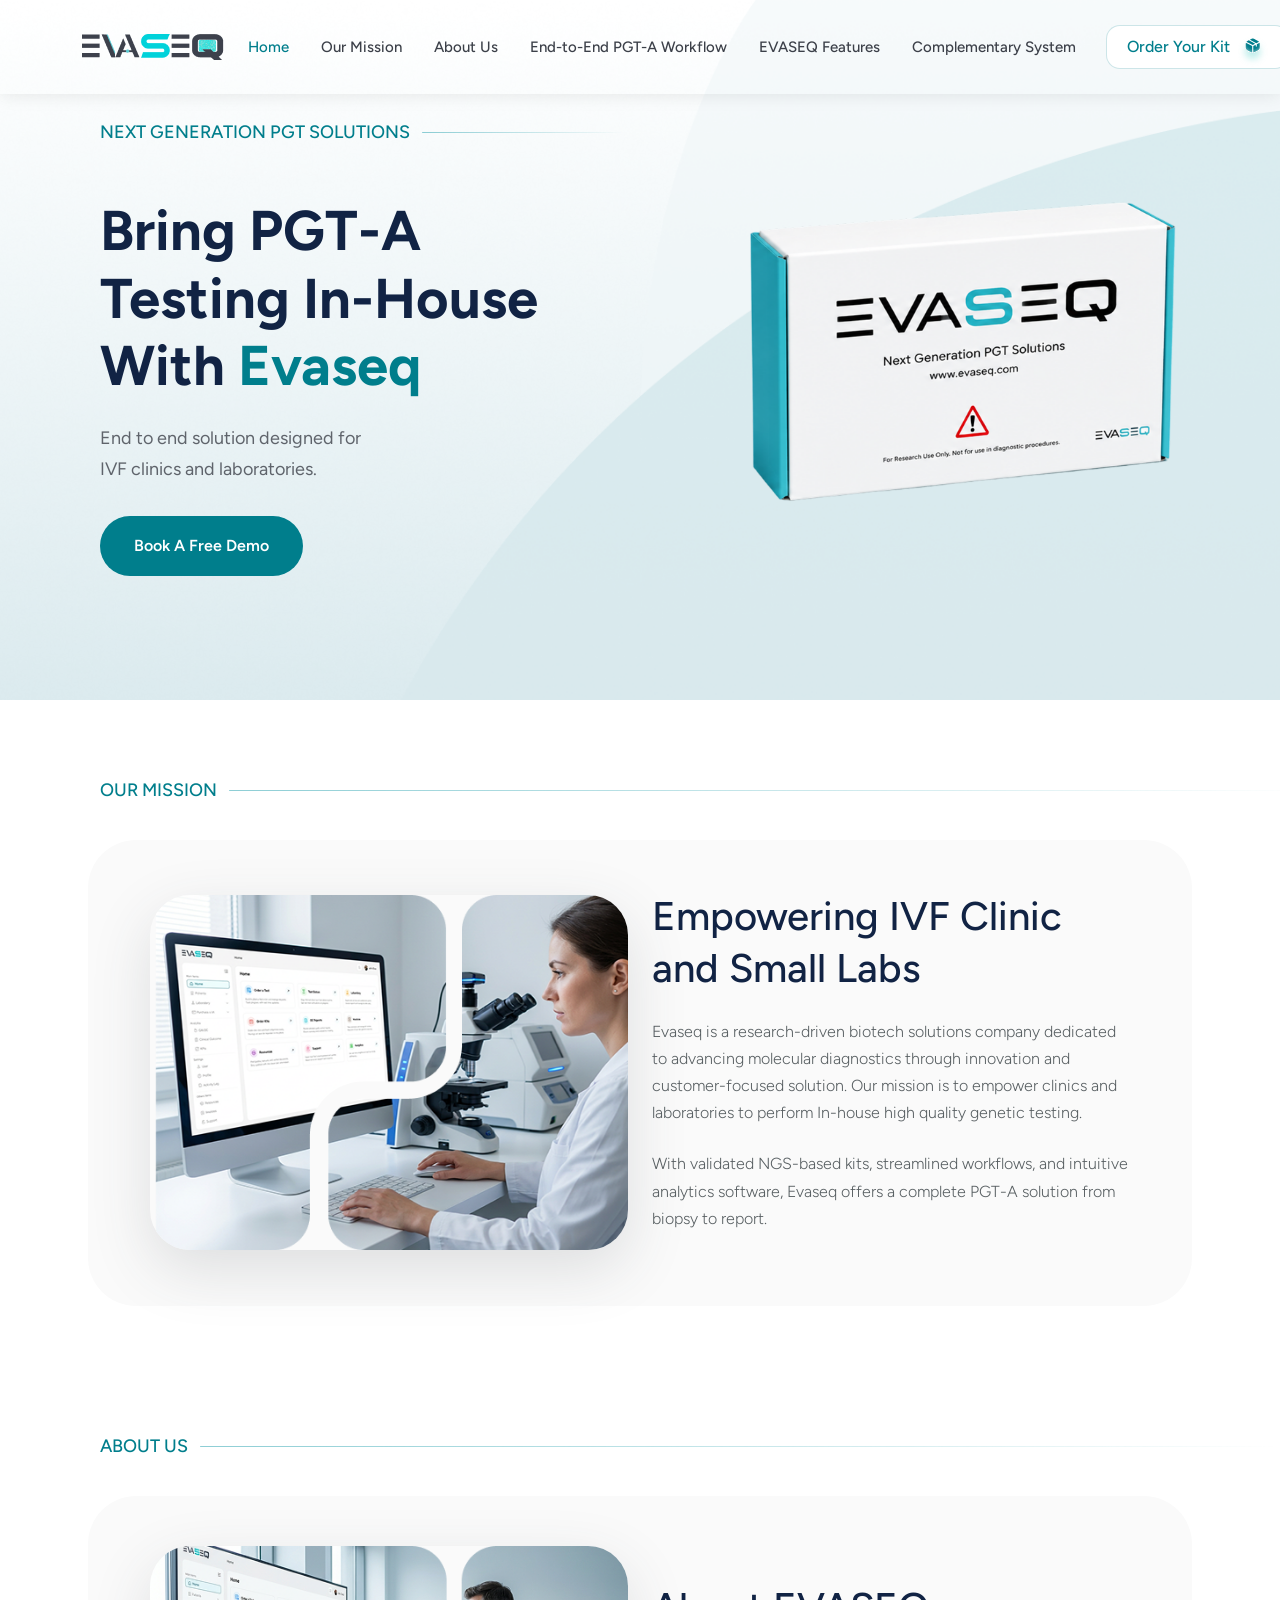
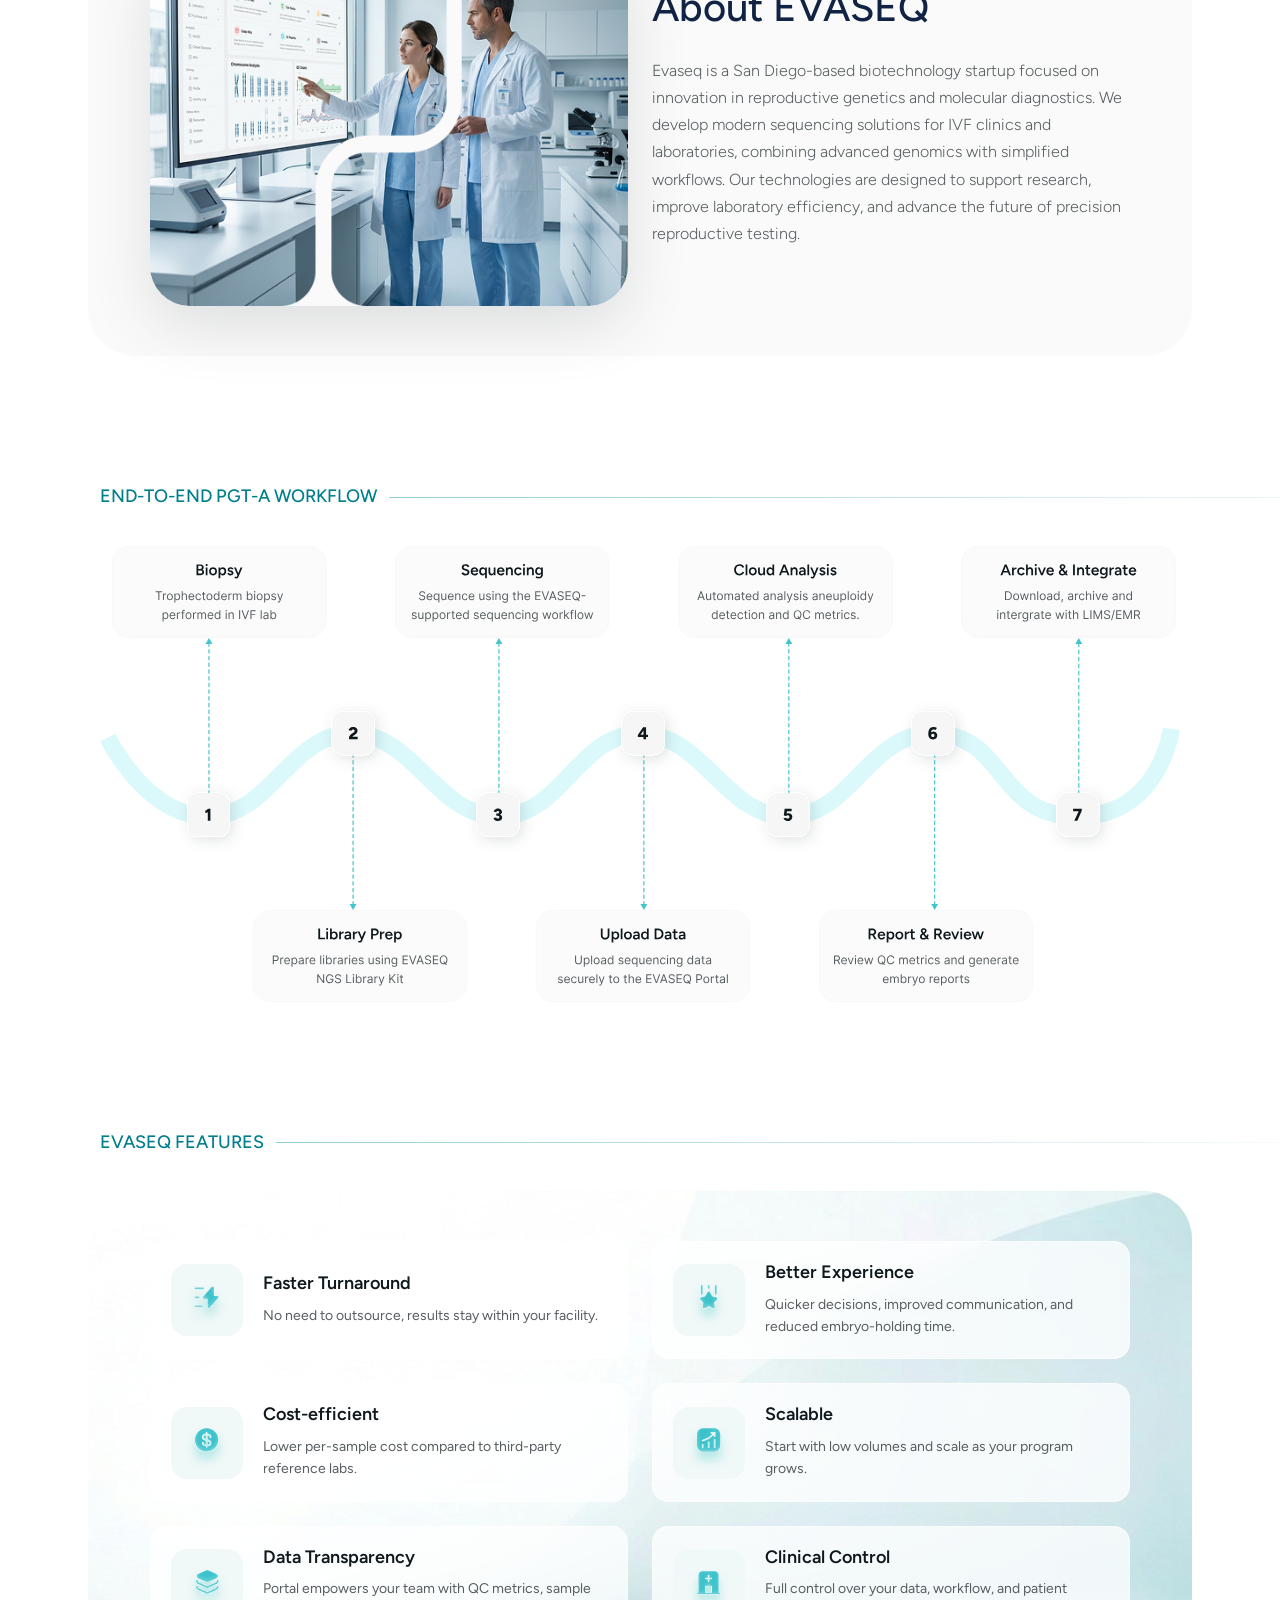
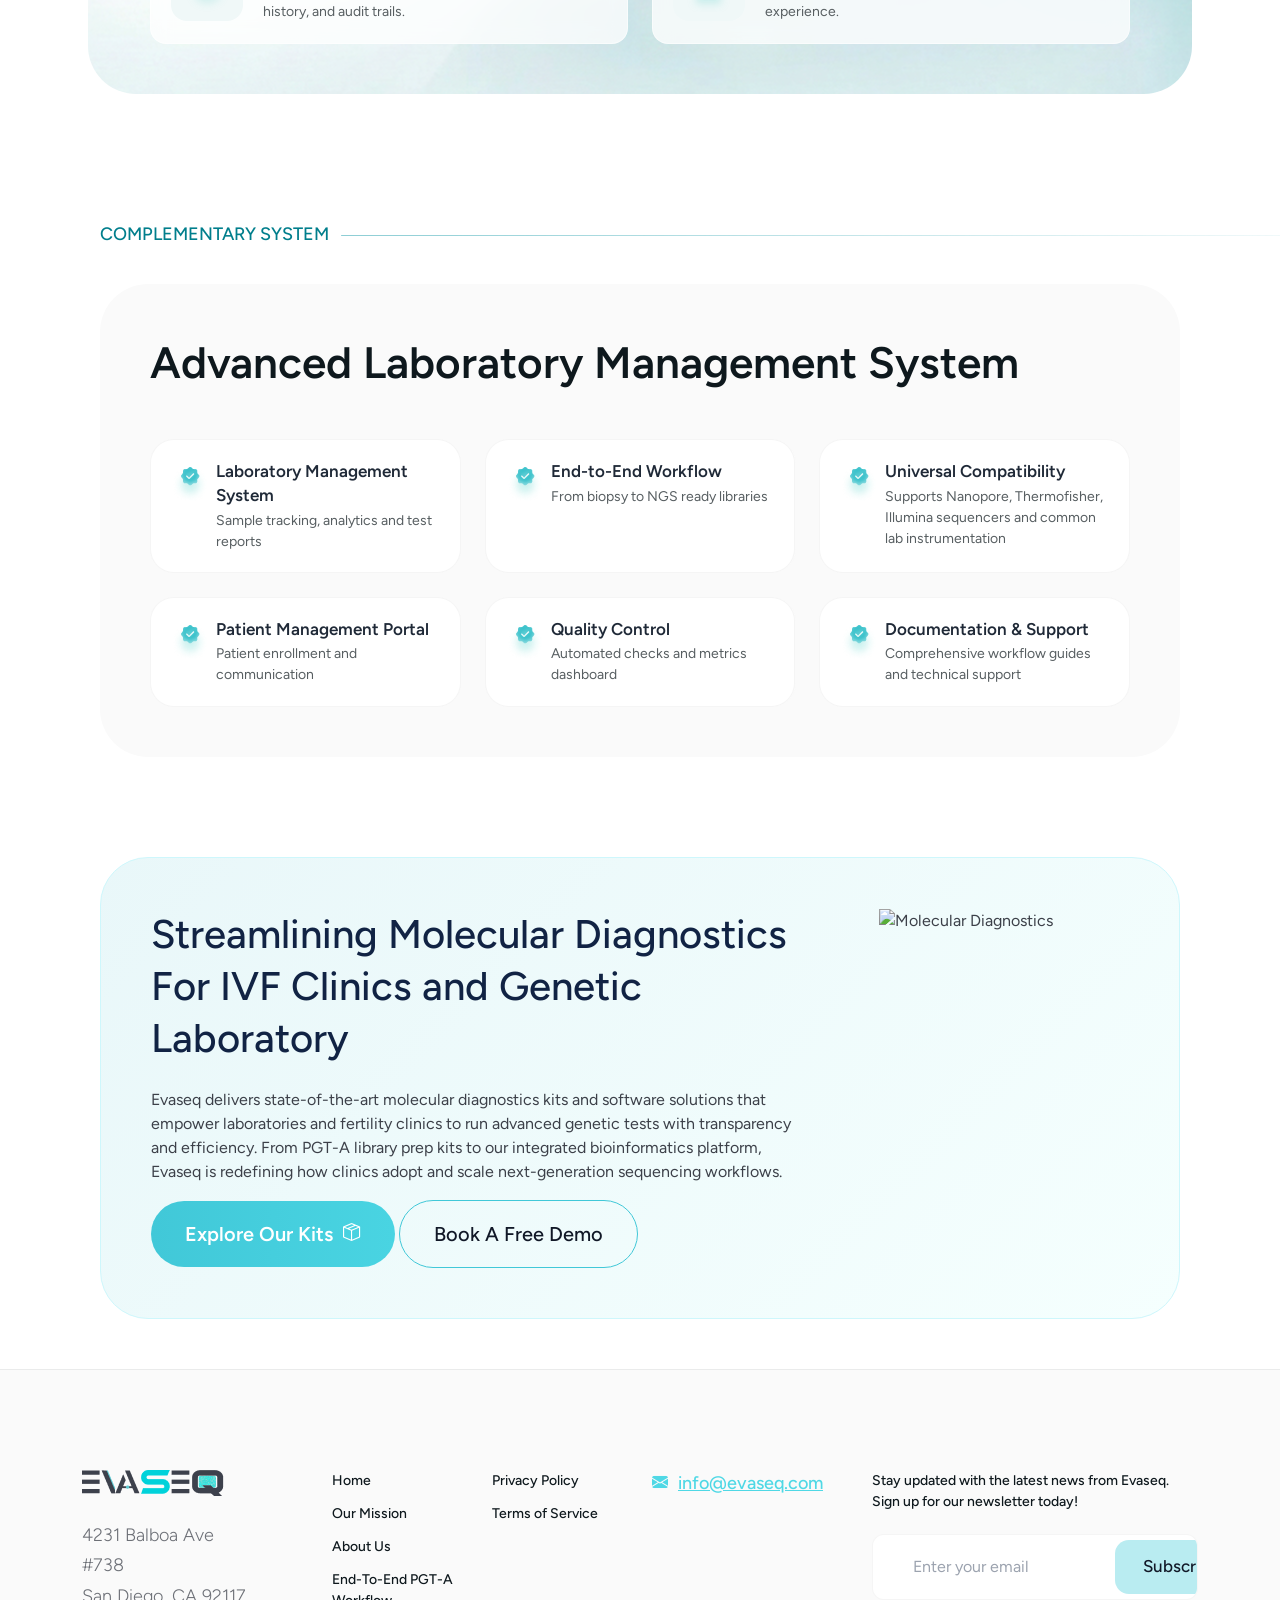
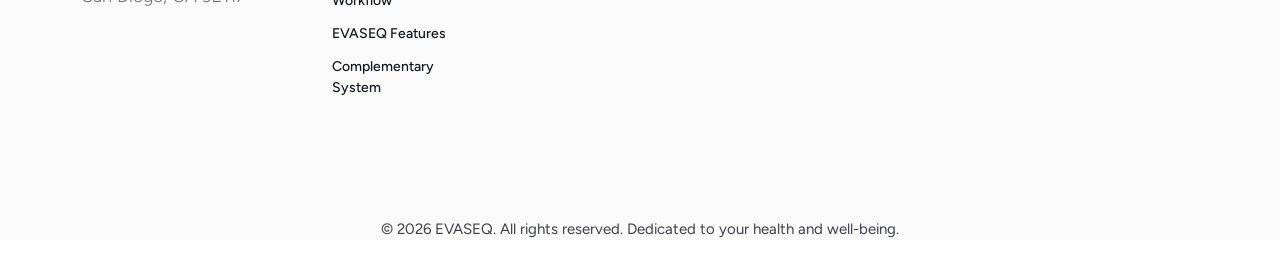
==== index.html @ 86883083 "Evaseq website" ====
<!doctype html>
<html lang="en">
  <head>
    <meta charset="utf-8" />
    <meta content="width=device-width, initial-scale=1.0" name="viewport" />
    <title>EVASEQ - Next-Generation Molecular Diagnostics, Made Simple.</title>
    <meta name="description" content="" />
    <meta name="keywords" content="" />

    <!-- Favicons -->
    <link href="assets/img/favicon.png" rel="icon" />
    <link href="assets/img/apple-touch-icon.png" rel="apple-touch-icon" />

    <!-- Fonts -->
    <link rel="preconnect" href="https://fonts.googleapis.com" />
    <link rel="preconnect" href="https://fonts.gstatic.com" crossorigin />

    <link
      href="https://fonts.googleapis.com/css2?family=Figtree:wght@300;400;500;600;700;800;900&display=swap"
      rel="stylesheet"
    />

    <!-- Vendor CSS Files -->
    <link href="assets/vendor/bootstrap/css/bootstrap.min.css" rel="stylesheet" />
    <link href="assets/vendor/bootstrap-icons/bootstrap-icons.css" rel="stylesheet" />
    <link href="assets/vendor/aos/aos.css" rel="stylesheet" />
    <link href="assets/vendor/fontawesome-free/css/all.min.css" rel="stylesheet" />

    <!-- Main CSS File -->
    <link href="assets/css/main.css" rel="stylesheet" />
  </head>

  <body class="index-page">
    <header id="header" class="header fixed-top">
      <!-- End Top Bar -->

      <div class="branding d-flex align-items-cente">
        <div class="container position-relative d-flex align-items-center justify-content-between">
          <a href="index.html" class="logo d-flex align-items-center">
            <img src="assets/img/evaseq-logo.png" alt="EVASEQ" class="logo-img" />
          </a>

          <nav id="navmenu" class="navmenu">
            <ul>
              <li><a href="#hero" class="active">Home</a></li>
              <li><a href="#mission">Our Mission</a></li>
              <li><a href="#about">About Us</a></li>
              <li><a href="#workflow">End-to-End PGT-A Workflow</a></li>
              <li><a href="#features">EVASEQ Features</a></li>
              <li><a href="#system">Complementary System</a></li>
              <li>
                <a href="#contact" class="header-demo-btn">
                  Order Your Kit

                  <span class="box-icon">
                    <img src="assets/img/box-icon.svg" alt="Order Kit" />
                  </span>
                </a>
              </li>
            </ul>
            <i class="mobile-nav-toggle d-xl-none bi bi-list"></i>
          </nav>
        </div>
      </div>
    </header>

    <main class="main">
      <!-- Hero Section -->
      <section id="hero" class="hero section">
        <div class="container" data-aos="fade-up" data-aos-delay="100">
          <div class="row align-items-center">
            <div class="col-lg-7">
              <div class="hero-content">
                <h4 data-aos="fade-right" data-aos-delay="200">
                  next generation pgt solutions
                  <img src="assets/img/titleLine.png" alt="Evaseq Kit" class="img-fluid" />
                </h4>
                <h1 data-aos="fade-right" data-aos-delay="300">
                  Bring PGT-A Testing In-House With <span class="highlight">Evaseq</span>
                </h1>

                <p class="hero-description" data-aos="fade-right" data-aos-delay="400">
                  End to end solution designed for <br />IVF clinics and laboratories.
                </p>

                <div class="hero-actions" data-aos="fade-right" data-aos-delay="600">
                  <a href="appointment.html" class="btn btn-primary">Book A Free Demo</a>
                </div>
              </div>
            </div>

            <div class="col-lg-5">
              <div class="hero-visual" data-aos="fade-left" data-aos-delay="400">
                <div class="main-image">
                  <img src="assets/img/evaseq-kit.png" alt="Evaseq Kit" class="img-fluid" />
                </div>
              </div>
            </div>
          </div>
        </div>
      </section>
      <!-- /Hero Section -->

      <!-- Home Mission Section -->
      <section id="mission">
        <div class="container" data-aos="fade-up" data-aos-delay="100">
          <h4>
            Our Mission <img src="assets/img/titleLine-large.png" alt="Modern medical facility" class="img-fluid" />
          </h4>
          <div class="innerBox row align-items-center">
            <div class="col-lg-6 mb-5 mb-lg-0" data-aos="fade-right" data-aos-delay="200">
              <div class="about-visual">
                <div class="main-image">
                  <img src="assets/img/mission-img.png" alt="Modern medical facility" class="img-fluid" />
                </div>
              </div>
            </div>

            <div class="col-lg-6" data-aos="fade-left" data-aos-delay="300">
              <div class="section-content">
                <h2 class="section-heading">Empowering IVF Clinic and Small Labs</h2>
                <p>
                  Evaseq is a research-driven biotech solutions company dedicated to advancing molecular diagnostics
                  through innovation and customer-focused solution. Our mission is to empower clinics and laboratories
                  to perform In-house high quality genetic testing.
                </p>

                <p>
                  With validated NGS-based kits, streamlined workflows, and intuitive analytics software, Evaseq offers
                  a complete PGT-A solution from biopsy to report.
                </p>
              </div>
            </div>
          </div>
        </div>
      </section>
      <!-- /Home Mission Section -->

      <!-- Home About Section -->
      <section id="about">
        <div class="container" data-aos="fade-up" data-aos-delay="100">
          <h4>About Us <img src="assets/img/titleLine-large.png" alt="Modern medical facility" class="img-fluid" /></h4>

          <div class="innerBox row align-items-center">
            <div class="col-lg-6 mb-5 mb-lg-0" data-aos="fade-right" data-aos-delay="200">
              <div class="about-visual">
                <div class="main-image">
                  <img src="assets/img/about-img.png" alt="Modern medical facility" class="img-fluid" />
                </div>
              </div>
            </div>

            <div class="col-lg-6" data-aos="fade-left" data-aos-delay="300">
              <div class="section-content">
                <h2 class="section-heading">About EVASEQ</h2>
                <p>
                  Evaseq is a San Diego-based biotechnology startup focused on innovation in reproductive genetics and
                  molecular diagnostics. We develop modern sequencing solutions for IVF clinics and laboratories,
                  combining advanced genomics with simplified workflows. Our technologies are designed to support
                  research, improve laboratory efficiency, and advance the future of precision reproductive testing.
                </p>
              </div>
            </div>
          </div>
        </div>
      </section>
      <!-- /Home About Section -->

      <!-- Home Workflow Section -->
      <section id="workflow">
        <div class="container" data-aos="fade-up" data-aos-delay="100">
          <h4>
            End-to-End PGT-A Workflow
            <img src="assets/img/titleLine-large.png" alt="Modern medical facility" class="img-fluid" />
          </h4>
          <div class="row align-items-center">
            <div class="col-lg-12 mb-5 mb-lg-0" data-aos="fade-right" data-aos-delay="200">
              <div class="main-image">
                <img src="assets/img/pgta-workflow.svg" alt="Modern medical facility" class="img-fluid" />
              </div>
            </div>
          </div>
        </div>
      </section>
      <!-- /Home Workflow Section -->

      <!-- Home features Section -->
      <section id="features">
        <div class="container" data-aos="fade-up" data-aos-delay="100">
          <h4>
            EVASEQ FEATURES <img src="assets/img/titleLine-large.png" alt="Modern medical facility" class="img-fluid" />
          </h4>
          <div class="innerBox featureInnerBox row align-items-center">
            <div class="col-lg-12 mb-5 mb-lg-0" data-aos="fade-right" data-aos-delay="200">
              <div class="section-visual">
                <div class="features-grid">
                  <div class="feature-card">
                    <div class="feature-icon">
                      <img src="assets/img/feat-fast.svg" alt="" />
                    </div>
                    <div class="feature-content">
                      <h5>Faster Turnaround</h5>
                      <p>No need to outsource, results stay within your facility.</p>
                    </div>
                  </div>

                  <div class="feature-card">
                    <div class="feature-icon">
                      <img src="assets/img/feat-exp.svg" alt="" />
                    </div>
                    <div class="feature-content">
                      <h5>Better Experience</h5>
                      <p>Quicker decisions, improved communication, and reduced embryo-holding time.</p>
                    </div>
                  </div>

                  <div class="feature-card">
                    <div class="feature-icon">
                      <img src="assets/img/feat-cost.svg" alt="" />
                    </div>
                    <div class="feature-content">
                      <h5>Cost-efficient</h5>
                      <p>Lower per-sample cost compared to third-party reference labs.</p>
                    </div>
                  </div>

                  <div class="feature-card">
                    <div class="feature-icon">
                      <img src="assets/img/feat-scalable.svg" alt="" />
                    </div>
                    <div class="feature-content">
                      <h5>Scalable</h5>
                      <p>Start with low volumes and scale as your program grows.</p>
                    </div>
                  </div>

                  <div class="feature-card">
                    <div class="feature-icon">
                      <img src="assets/img/feat-data.svg" alt="" />
                    </div>
                    <div class="feature-content">
                      <h5>Data Transparency</h5>
                      <p>Portal empowers your team with QC metrics, sample history, and audit trails.</p>
                    </div>
                  </div>

                  <div class="feature-card">
                    <div class="feature-icon">
                      <img src="assets/img/feat-clinic.svg" alt="" />
                    </div>
                    <div class="feature-content">
                      <h5>Clinical Control</h5>
                      <p>Full control over your data, workflow, and patient experience.</p>
                    </div>
                  </div>
                </div>
              </div>
            </div>
          </div>
        </div>
      </section>
      <!-- /Home Features Section -->

      <!-- Home SYSTEM Section -->
      <section id="system">
        <div class="container" data-aos="fade-up" data-aos-delay="100">
          <h4>
            Complementary SYSTEM
            <img src="assets/img/titleLine-large.png" alt="" class="img-fluid" />
          </h4>

          <div class="innerBox">
            <h2 class="system-title">Advanced Laboratory Management System</h2>

            <div class="features-grid three-column-grid">
              <div class="feature-card small-card">
                <div class="feature-icon small-icon">
                  <img src="assets/img/verify.png" alt="" />
                </div>

                <div class="feature-content">
                  <h5>Laboratory Management System</h5>
                  <p>Sample tracking, analytics and test reports</p>
                </div>
              </div>

              <div class="feature-card small-card">
                <div class="feature-icon small-icon">
                  <img src="assets/img/verify.png" alt="" />
                </div>

                <div class="feature-content">
                  <h5>End-to-End Workflow</h5>
                  <p>From biopsy to NGS ready libraries</p>
                </div>
              </div>

              <div class="feature-card small-card">
                <div class="feature-icon small-icon">
                  <img src="assets/img/verify.png" alt="" />
                </div>

                <div class="feature-content">
                  <h5>Universal Compatibility</h5>
                  <p>Supports Nanopore, Thermofisher, Illumina sequencers and common lab instrumentation</p>
                </div>
              </div>

              <div class="feature-card small-card">
                <div class="feature-icon small-icon">
                  <img src="assets/img/verify.png" alt="" />
                </div>

                <div class="feature-content">
                  <h5>Patient Management Portal</h5>
                  <p>Patient enrollment and communication</p>
                </div>
              </div>

              <div class="feature-card small-card">
                <div class="feature-icon small-icon">
                  <img src="assets/img/verify.png" alt="" />
                </div>

                <div class="feature-content">
                  <h5>Quality Control</h5>
                  <p>Automated checks and metrics dashboard</p>
                </div>
              </div>

              <div class="feature-card small-card">
                <div class="feature-icon small-icon">
                  <img src="assets/img/verify.png" alt="" />
                </div>

                <div class="feature-content">
                  <h5>Documentation & Support</h5>
                  <p>Comprehensive workflow guides and technical support</p>
                </div>
              </div>
            </div>
          </div>
        </div>
      </section>
      <!-- /Home SYSTEM Section -->

      <!-- Molecular Diagnostics Section -->
      <section id="system">
        <div class="container" data-aos="fade-up" data-aos-delay="100">
          <div class="innerBox molecular-wrapper">
            <div class="col-lg-8">
              <h2 class="section-heading">Streamlining Molecular Diagnostics For IVF Clinics and Genetic Laboratory</h2>
              <p>
                Evaseq delivers state-of-the-art molecular diagnostics kits and software solutions that empower
                laboratories and fertility clinics to run advanced genetic tests with transparency and efficiency. From
                PGT-A library prep kits to our integrated bioinformatics platform, Evaseq is redefining how clinics
                adopt and scale next-generation sequencing workflows.
              </p>
              <div class="molecular-actions">
                <a href="#" class="btn-gradient">
                  Explore Our Kits
                  <i class="bi bi-box-seam"></i>
                </a>

                <a href="#" class="btn-outline-custom"> Book A Free Demo </a>
              </div>
            </div>
            <div class="col-lg-4">
              <div class="molecular-image">
                <img src="assets/img/molecular-dna.svg" alt="Molecular Diagnostics" class="img-fluid" />
              </div>
            </div>
          </div>
        </div>
      </section>
    </main>

    <footer id="footer" class="footer-16 footer position-relative">
      <div class="container">
        <div class="footer-main" data-aos="fade-up" data-aos-delay="100">
          <div class="row align-items-start">
            <!-- Left -->
            <div class="col-lg-2">
              <div class="brand-section">
                <a href="index.html" class="logo d-flex align-items-center mb-4">
                  <img src="assets/img/evaseq-logo.png" alt="EVASEQ" class="footer-logo" />
                </a>

                <p class="brand-description">
                  4231 Balboa Ave #738 <br />
                  San Diego, CA 92117
                </p>
              </div>
            </div>

            <!-- Middle Links -->
            <div class="col-lg-4">
              <div class="footer-nav-wrapper">
                <div class="row">
                  <div class="col-6">
                    <div class="nav-column">
                      <nav class="footer-nav">
                        <a href="#hero">Home</a>
                        <a href="#mission">Our Mission</a>
                        <a href="#about">About Us</a>
                        <a href="#workflow">End-To-End PGT-A Workflow</a>
                        <a href="#features">EVASEQ Features</a>
                        <a href="#system">Complementary System</a>
                      </nav>
                    </div>
                  </div>

                  <div class="col-6">
                    <div class="nav-column">
                      <nav class="footer-nav">
                        <a href="#">Privacy Policy</a>
                        <a href="#">Terms of Service</a>
                      </nav>
                    </div>
                  </div>
                </div>
              </div>
            </div>
            <div class="col-lg-2">
              <div class="footer-email">
                <i class="bi bi-envelope-fill"></i>
                <a href="mailto:info@evaseq.com">info@evaseq.com</a>
              </div>
            </div>
            <!-- Right -->
            <div class="col-lg-4">
              <div class="footer-newsletter-box">
                <p>Stay updated with the latest news from Evaseq. Sign up for our newsletter today!</p>

                <form class="newsletter-form">
                  <input type="email" placeholder="Enter your email" />

                  <button type="submit">Subscribe</button>
                </form>
              </div>
            </div>
          </div>
        </div>

        <div class="footer-bottom">
          <div class="container">
            <div class="bottom-content text-center">
              <div class="copyright">
                <p>© 2026 EVASEQ. All rights reserved. Dedicated to your health and well-being.</p>
              </div>
            </div>
          </div>
        </div>
      </div>
    </footer>

    <!-- Scroll Top -->
    <a href="#!" id="scroll-top" class="scroll-top d-flex align-items-center justify-content-center"
      ><i class="bi bi-arrow-up-short"></i
    ></a>

    <!-- Preloader -->
    <div id="preloader"></div>

    <!-- Vendor JS Files -->
    <script src="assets/vendor/bootstrap/js/bootstrap.bundle.min.js"></script>
    <script src="assets/vendor/php-email-form/validate.js"></script>
    <script src="assets/vendor/aos/aos.js"></script>

    <!-- Main JS File -->
    <script src="assets/js/main.js"></script>
  </body>
</html>
---- assets/css/main.css ----
@charset "UTF-8";

/* Fonts */
:root {
  --default-font: "Figtree", sans-serif;
  --heading-font: "Figtree", sans-serif;
  --nav-font: "Figtree", sans-serif;
}

:root {
  --background-color: #ffffff;
  --default-color: #3c4049;
  --heading-color: #112344;
  --accent-color: #007e8c;
  --surface-color: #fafafa;
  --contrast-color: #ffffff;
  --light-text-color: #575e61;
}

:root {
  --nav-color: #3c4049;
  --nav-hover-color: #007e8c;
  --nav-mobile-background-color: #ffffff;
  --nav-dropdown-background-color: #ffffff;
  --nav-dropdown-color: #3c4049;
  --nav-dropdown-hover-color: #007e8c;
}

.light-background {
  --background-color: #f4f8ff;
  --surface-color: #ffffff;
}

.dark-background {
  --background-color: #021418;
  --default-color: #ffffff;
  --heading-color: #ffffff;
  --surface-color: #11262a;
  --contrast-color: #ffffff;
}

/* Smooth scroll */
:root {
  scroll-behavior: smooth;
}

/*--------------------------------------------------------------
# General Styling & Shared Classes
--------------------------------------------------------------*/
body {
  color: var(--default-color);
  background-color: var(--background-color);
  font-family: var(--default-font);
  -webkit-font-smoothing: antialiased;
  -moz-osx-font-smoothing: grayscale;
}
a {
  color: var(--accent-color);
  text-decoration: none;
  transition: 0.3s;
}

a:hover {
  color: color-mix(in srgb, var(--accent-color), transparent 25%);
  text-decoration: none;
}

h1,
h2,
h3,
h4,
h5,
h6 {
  color: var(--heading-color);
  font-family: var(--heading-font);
}

/*--------------------------------------------------------------
# Global Header
--------------------------------------------------------------*/
.header {
  --background-color: rgba(255, 255, 255, 0);
  color: var(--default-color);
  transition: all 0.5s;
  z-index: 997;
  background-color: var(--background-color);
  box-shadow: 0px 0 18px rgba(0, 0, 0, 0.1);
}

.header .topbar {
  background-color: var(--accent-color);
  height: 40px;
  padding: 0;
  font-size: 14px;
  transition: all 0.5s;
}

.header .topbar .contact-info i {
  font-style: normal;
  color: var(--contrast-color);
}

.header .topbar .contact-info i a,
.header .topbar .contact-info i span {
  padding-left: 5px;
  color: var(--contrast-color);
}

@media (max-width: 575px) {
  .header .topbar .contact-info i a,
  .header .topbar .contact-info i span {
    font-size: 13px;
  }
}

.header .topbar .contact-info i a {
  line-height: 0;
  transition: 0.3s;
}

.header .topbar .contact-info i a:hover {
  color: var(--contrast-color);
  text-decoration: underline;
}

.header .topbar .social-links a {
  color: color-mix(in srgb, var(--contrast-color), transparent 40%);
  line-height: 0;
  transition: 0.3s;
  margin-left: 20px;
}

.header .topbar .social-links a:hover {
  color: var(--contrast-color);
}

.header .branding {
  min-height: 60px;
  padding: 10px 0;
}

.header .logo {
  line-height: 1;
}

.header .logo img {
  max-height: 36px;
  margin-right: 8px;
}

.header .logo h1 {
  font-size: 30px;
  margin: 0;
  font-weight: 600;
  color: var(--heading-color);
}

.scrolled .header .topbar {
  height: 0;
  visibility: hidden;
  overflow: hidden;
}

/* Global Header on Scroll
------------------------------*/
.scrolled .header {
  --background-color: #ffffff;
}

/*--------------------------------------------------------------
# Navigation Menu
--------------------------------------------------------------*/
/* Desktop Navigation */
@media (min-width: 1200px) {
  .navmenu {
    padding: 0;
  }

  .navmenu ul {
    margin: 0;
    padding: 0;
    display: flex;
    list-style: none;
    align-items: center;
  }

  .navmenu li {
    position: relative;
  }

  .navmenu > ul > li {
    white-space: nowrap;
    padding: 15px 14px;
  }

  .navmenu > ul > li:last-child {
    padding-right: 0;
  }

  .navmenu a,
  .navmenu a:focus {
    color: var(--nav-color);
    font-size: 15px;
    padding: 0 2px;
    font-family: var(--nav-font);
    font-weight: 500;
    display: flex;
    align-items: center;
    justify-content: space-between;
    white-space: nowrap;
    transition: 0.3s;
    position: relative;
  }

  .navmenu a i,
  .navmenu a:focus i {
    font-size: 12px;
    line-height: 0;
    margin-left: 5px;
    transition: 0.3s;
  }

  .navmenu > ul > li > a:before {
    content: "";
    position: absolute;
    width: 100%;
    height: 2px;
    bottom: -6px;
    left: 0;
    background-color: var(--accent-color);
    visibility: hidden;
    width: 0px;
    transition: all 0.3s ease-in-out 0s;
  }

  .navmenu a:hover:before,
  .navmenu li:hover > a:before,
  .navmenu .active:before {
    visibility: visible;
    width: 100%;
  }

  .navmenu li:hover > a,
  .navmenu .active,
  .navmenu .active:focus {
    color: var(--nav-hover-color);
  }

  .navmenu .dropdown ul {
    margin: 0;
    padding: 10px 0;
    background: var(--nav-dropdown-background-color);
    display: block;
    position: absolute;
    visibility: hidden;
    left: 14px;
    top: 130%;
    opacity: 0;
    transition: 0.3s;
    border-radius: 4px;
    z-index: 99;
    box-shadow: 0px 0px 30px rgba(0, 0, 0, 0.1);
  }

  .navmenu .dropdown ul li {
    min-width: 200px;
  }

  .navmenu .dropdown ul a {
    padding: 10px 20px;
    font-size: 15px;
    text-transform: none;
    color: var(--nav-dropdown-color);
  }

  .navmenu .dropdown ul a i {
    font-size: 12px;
  }

  .navmenu .dropdown ul a:hover,
  .navmenu .dropdown ul .active:hover,
  .navmenu .dropdown ul li:hover > a {
    color: var(--nav-dropdown-hover-color);
  }

  .navmenu .dropdown:hover > ul {
    opacity: 1;
    top: 100%;
    visibility: visible;
  }

  .navmenu .dropdown .dropdown ul {
    top: 0;
    left: -90%;
    visibility: hidden;
  }

  .navmenu .dropdown .dropdown:hover > ul {
    opacity: 1;
    top: 0;
    left: -100%;
    visibility: visible;
  }
}
a.header-demo-btn {
  display: inline-flex;
  align-items: center;
  justify-content: center;
  gap: 8px;
  border: 1px solid;
  border-image-source: linear-gradient(
    94.32deg,
    rgba(0, 126, 140, 0.2) 0%,
    rgba(0, 126, 140, 0) 30%,
    rgba(0, 126, 140, 0) 70%,
    rgba(0, 126, 140, 0.2) 100%
  );
  height: 44px;
  padding: 12px 20px;
  background: #ffffff;
  border: 1px solid rgba(0, 126, 140, 0.2);
  border-radius: 14px;
  font-size: 16px;
  font-weight: 500;
  text-decoration: none;
  transition: all 0.3s ease;
  color: var(--accent-color);
}

/* Icon Wrapper */
a.header-demo-btn .box-icon img {
  width: 30px;
  height: 30px;
  margin-top: 10px;
  display: flex;
  align-items: center;
  justify-content: center;
}

/* Hover */
.header-demo-btn:hover {
  transform: translateY(-2px);
  border-color: #4fd8e5;
  box-shadow: 0 10px 24px rgba(79, 216, 229, 0.15);

  color: #007e8c;
}
  .navmenu a.header-demo-btn:hover:before,
  .navmenu li:hover > a.header-demo-btn:before,
  .navmenu .active:before {
    visibility: hidden; 
  }

/* Mobile */
@media (max-width: 991px) {
  .header-demo-btn {
    width: 100%;
    justify-content: center;
    margin-top: 12px;
  }
}
/* Mobile Navigation */
@media (max-width: 1199px) {
  .mobile-nav-toggle {
    color: var(--nav-color);
    font-size: 28px;
    line-height: 0;
    margin-right: 10px;
    cursor: pointer;
    transition: color 0.3s;
  }

  .navmenu {
    padding: 0;
    z-index: 9997;
  }

  .navmenu ul {
    display: none;
    list-style: none;
    position: absolute;
    inset: 60px 20px 20px 20px;
    padding: 10px 0;
    margin: 0;
    border-radius: 6px;
    background-color: var(--nav-mobile-background-color);
    border: 1px solid color-mix(in srgb, var(--default-color), transparent 90%);
    box-shadow: none;
    overflow-y: auto;
    transition: 0.3s;
    z-index: 9998;
  }

  .navmenu a,
  .navmenu a:focus {
    color: var(--nav-dropdown-color);
    padding: 10px 20px;
    font-family: var(--nav-font);
    font-size: 17px;
    font-weight: 500;
    display: flex;
    align-items: center;
    justify-content: space-between;
    white-space: nowrap;
    transition: 0.3s;
  }

  .navmenu a i,
  .navmenu a:focus i {
    font-size: 12px;
    line-height: 0;
    margin-left: 5px;
    width: 30px;
    height: 30px;
    display: flex;
    align-items: center;
    justify-content: center;
    border-radius: 50%;
    transition: 0.3s;
    background-color: color-mix(in srgb, var(--accent-color), transparent 90%);
  }

  .navmenu a i:hover,
  .navmenu a:focus i:hover {
    background-color: var(--accent-color);
    color: var(--contrast-color);
  }

  .navmenu a:hover,
  .navmenu .active,
  .navmenu .active:focus {
    color: var(--nav-dropdown-hover-color);
  }

  .navmenu .active i,
  .navmenu .active:focus i {
    background-color: var(--accent-color);
    color: var(--contrast-color);
    transform: rotate(180deg);
  }

  .navmenu .dropdown ul {
    position: static;
    display: none;
    z-index: 99;
    padding: 10px 0;
    margin: 10px 20px;
    background-color: var(--nav-dropdown-background-color);
    transition: all 0.5s ease-in-out;
  }

  .navmenu .dropdown ul ul {
    background-color: rgba(33, 37, 41, 0.1);
  }

  .navmenu .dropdown > .dropdown-active {
    display: block;
    background-color: rgba(33, 37, 41, 0.03);
  }

  .mobile-nav-active {
    overflow: hidden;
  }

  .mobile-nav-active .mobile-nav-toggle {
    color: #fff;
    position: absolute;
    font-size: 32px;
    top: 15px;
    right: 15px;
    margin-right: 0;
    z-index: 9999;
  }

  .mobile-nav-active .navmenu {
    position: fixed;
    overflow: hidden;
    inset: 0;
    background: rgba(33, 37, 41, 0.8);
    transition: 0.3s;
  }

  .mobile-nav-active .navmenu > ul {
    display: block;
  }
}

/*--------------------------------------------------------------
# Global Footer
--------------------------------------------------------------*/
.footer-16 {
  background: #fafafa;
  color: var(--default-color);
  font-size: 15px;
  padding: 100px 0 0;
  border-top: 1px solid color-mix(in srgb, var(--default-color), transparent 92%);
}

.footer-16 .footer-main {
  margin-bottom: 80px;
}

.footer-16 .brand-section .logo {
  text-decoration: none;
}

.footer-16 .brand-section .logo .sitename {
  font-family: var(--heading-font);
  font-size: 32px;
  font-weight: 300;
  color: var(--heading-color);
  letter-spacing: -0.5px;
}

.footer-16 .brand-section .brand-description {
  font-size: 18px;
  line-height: 1.7;
  color: color-mix(in srgb, var(--default-color), transparent 25%);
  font-weight: 300;
  max-width: 380px;
  margin: 0;
}

.footer-16 .brand-section .contact-info .contact-item {
  display: flex;
  align-items: flex-start;
  margin-bottom: 16px;
  font-size: 15px;
  color: color-mix(in srgb, var(--default-color), transparent 20%);
}

.footer-16 .brand-section .contact-info .contact-item i {
  font-size: 16px;
  color: var(--accent-color);
  margin-right: 12px;
  margin-top: 3px;
  flex-shrink: 0;
}

.footer-16 .brand-section .contact-info .contact-item span {
  line-height: 1.6;
}

.footer-16 .footer-nav-wrapper {
  padding-left: 60px;
}

@media (max-width: 991px) {
  .footer-16 .footer-nav-wrapper {
    padding-left: 0;
    margin-top: 50px;
  }
}

.footer-16 .nav-column {
  margin-bottom: 40px;
}

.footer-16 .nav-column h6 {
  font-family: var(--heading-font);
  font-size: 16px;
  font-weight: 400;
  color: var(--heading-color);
  margin-bottom: 24px;
  letter-spacing: 0.3px;
}

.footer-16 .nav-column .footer-nav {
  display: flex;
  flex-direction: column;
  gap: 12px;
}

.footer-16 .nav-column .footer-nav a {
  color: #0e181d;
  text-decoration: none;
  font-size: 14px;
  font-weight: 500;
  line-height: 150%;
  transition: all 0.3s ease;
}

.footer-16 .nav-column .footer-nav a:hover {
  color: var(--accent-color);
  transform: translateX(4px);
}

/* Newsletter */

.footer-newsletter-box {
  padding-left: 30px;
}

.footer-email {
  display: flex;
  align-items: center;
  gap: 10px;
  margin-bottom: 24px;
}

.footer-email i {
  color: #4fd8e5;
  font-size: 16px;
}

.footer-email a {
  color: #4fd8e5;
  text-decoration: underline;
  font-size: 18px;
  font-weight: 500;
}

.footer-newsletter-box p {
  color: #0e181d;
  font-size: 14px;
  font-weight: 500;
  line-height: 150%;
  margin-bottom: 22px;
}

/* Form */

.newsletter-form {
  display: flex;
  align-items: center;
  background: #fff;
  border-radius: 18px;
  padding: 6px;
  overflow: hidden;
  width: 350;
  height: 49;
  border-radius: 12px;
  border-width: 1px;
  justify-content: space-between;
  opacity: 1;
  padding-top: 4px;
  padding-right: 4px;
  padding-bottom: 4px;
  padding-left: 20px;
  border: 1px solid #0000000a;
}

.newsletter-form input {
  flex: 1;
  border: none;
  outline: none;
  height: 56px;
  padding: 0 20px;
  font-size: 16px;
  background: transparent;
}

.newsletter-form input::placeholder {
  color: #9ca3af;
}

.newsletter-form button {
  border: none;
  height: 54px;
  padding: 0 28px;
  border-radius: 14px;
  background: #b9ecf1;
  color: #111827;
  font-size: 17px;
  font-weight: 500;
  transition: all 0.3s ease;
}

.newsletter-form button:hover {
  background: #4fd8e5;
  color: #fff;
}
/*--------------------------------------------------------------
# Preloader
--------------------------------------------------------------*/
#preloader {
  position: fixed;
  inset: 0;
  z-index: 9999;
  overflow: hidden;
  background-color: var(--background-color);
  transition: all 0.6s ease-out;
  width: 100%;
  height: 100vh;
}

#preloader:before,
#preloader:after {
  content: "";
  position: absolute;
  border: 4px solid var(--accent-color);
  border-radius: 50%;
  animation: animate-preloader 2s cubic-bezier(0, 0.2, 0.8, 1) infinite;
}

#preloader:after {
  animation-delay: -0.5s;
}

@keyframes animate-preloader {
  0% {
    width: 10px;
    height: 10px;
    top: calc(50% - 5px);
    left: calc(50% - 5px);
    opacity: 1;
  }

  100% {
    width: 72px;
    height: 72px;
    top: calc(50% - 36px);
    left: calc(50% - 36px);
    opacity: 0;
  }
}

/*--------------------------------------------------------------
# Scroll Top Button
--------------------------------------------------------------*/
.scroll-top {
  position: fixed;
  visibility: hidden;
  opacity: 0;
  right: 15px;
  bottom: -15px;
  z-index: 99999;
  background-color: var(--accent-color);
  width: 44px;
  height: 44px;
  border-radius: 50px;
  transition: all 0.4s;
}

.scroll-top i {
  font-size: 24px;
  color: var(--contrast-color);
  line-height: 0;
}

.scroll-top:hover {
  background-color: color-mix(in srgb, var(--accent-color), transparent 20%);
  color: var(--contrast-color);
}

.scroll-top.active {
  visibility: visible;
  opacity: 1;
  bottom: 15px;
}

/*--------------------------------------------------------------
# Disable aos animation delay on mobile devices
--------------------------------------------------------------*/
@media screen and (max-width: 768px) {
  [data-aos-delay] {
    transition-delay: 0 !important;
  }
}

/*--------------------------------------------------------------
# Global Page Titles & Breadcrumbs
--------------------------------------------------------------*/
.page-title {
  color: var(--default-color);
  background-color: var(--background-color);
  position: relative;
  padding-top: 100px;
}

.page-title .heading {
  padding: 80px 0;
}

.page-title .heading h1 {
  font-size: 38px;
  font-weight: 500;
}

.page-title nav {
  background-color: color-mix(in srgb, var(--default-color), transparent 96%);
  padding: 20px 0;
}

.page-title nav ol {
  display: flex;
  flex-wrap: wrap;
  list-style: none;
  padding: 0;
  margin: 0;
  font-size: 16px;
  font-weight: 400;
}

.page-title nav ol li + li {
  padding-left: 10px;
}

.page-title nav ol li + li::before {
  content: "/";
  display: inline-block;
  padding-right: 10px;
  color: color-mix(in srgb, var(--default-color), transparent 70%);
}

/*--------------------------------------------------------------
# Global Sections
--------------------------------------------------------------*/
section,
.section {
  color: var(--default-color);
  background-color: var(--background-color);
  padding: 40px 0;
  scroll-margin-top: 90px;
  overflow: clip;
}

@media (max-width: 1199px) {
  section,
  .section {
    scroll-margin-top: 66px;
  }
}

/*--------------------------------------------------------------
# Global Section Titles
--------------------------------------------------------------*/
.section-title {
  text-align: center;
  padding-bottom: 60px;
  position: relative;
}

.section-title h2 {
  font-size: 32px;
  font-weight: 500;
  margin-bottom: 20px;
  padding-bottom: 20px;
  position: relative;
}

.section-title h2:before {
  content: "";
  position: absolute;
  display: block;
  width: 160px;
  height: 1px;
  background: color-mix(in srgb, var(--default-color), transparent 60%);
  left: 0;
  right: 0;
  bottom: 1px;
  margin: auto;
}

.section-title h2::after {
  content: "";
  position: absolute;
  display: block;
  width: 60px;
  height: 3px;
  background: var(--accent-color);
  left: 0;
  right: 0;
  bottom: 0;
  margin: auto;
}

.section-title p {
  margin-bottom: 0;
}

/*--------------------------------------------------------------
# Hero Section
--------------------------------------------------------------*/
.hero {
  position: relative;
  min-height: 70vh;
  display: flex;
  align-items: center;
  background: linear-gradient(
    135deg,
    var(--surface-color) 0%,
    color-mix(in srgb, var(--accent-color), transparent 95%) 100%
  );
  overflow: hidden;
}

.hero::before {
  content: "";
  position: absolute;
  top: 0;
  left: 0;
  right: 0;
  bottom: 0;
  background: url("../img/BG.png") center/cover;
  opacity: 1;
  z-index: 0;
}

.hero .container {
  position: relative;
  z-index: 1;
}

.hero .hero-content {
  padding: 2rem 0;
}

.hero .hero-content .trust-badges {
  display: flex;
  gap: 1.5rem;
  flex-wrap: wrap;
}

.hero .hero-content .trust-badges .badge-item {
  display: flex;
  align-items: center;
  gap: 0.5rem;
  padding: 0.5rem 1rem;
  background: color-mix(in srgb, var(--accent-color), transparent 90%);
  border-radius: 50px;
  color: var(--accent-color);
  font-size: 0.875rem;
  font-weight: 500;
}

.hero .hero-content .trust-badges .badge-item i {
  font-size: 1rem;
}

@media (max-width: 576px) {
  .hero .hero-content .trust-badges {
    gap: 0.75rem;
  }

  .hero .hero-content .trust-badges .badge-item {
    font-size: 0.75rem;
    padding: 0.4rem 0.8rem;
  }
}

.main h4 {
  font-size: 18px;
  text-transform: uppercase;
  display: flex;
  gap: 12px;
  align-items: center;
  color: var(--accent-color);
}

.hero .hero-content h1 {
  font-size: 56px;
  font-weight: 700;
  line-height: 1.2;
  margin: 1.5rem 0;
  color: var(--heading-color);
  padding-right: 7rem;
}

.hero .hero-content h1 .highlight {
  color: var(--accent-color);
  position: relative;
}

@media (max-width: 992px) {
  .hero .hero-content h1 {
    font-size: 2.5rem;
  }
}

@media (max-width: 576px) {
  .hero .hero-content h1 {
    font-size: 2rem;
  }
}

.hero .hero-content .hero-description {
  font-size: 1.125rem;
  line-height: 1.7;
  color: color-mix(in srgb, var(--default-color), transparent 20%);
  margin-bottom: 2rem;
  max-width: 500px;
}
.hero .hero-content .hero-actions {
  display: flex;
  gap: 1rem;
  align-items: center;
  margin-bottom: 2rem;
}

.hero .hero-content .hero-actions .btn {
  padding: 1rem 2rem;
  font-weight: 600;
  border-radius: 50px;
  text-decoration: none;
  display: inline-flex;
  align-items: center;
  transition: all 0.3s ease;
  border: 2px solid transparent;
}

.hero .hero-content .hero-actions .btn.btn-primary {
  background: var(--accent-color);
  color: var(--contrast-color);
}

.hero .hero-content .hero-actions .btn.btn-primary:hover {
  background: color-mix(in srgb, var(--accent-color), black 10%);
  transform: translateY(-2px);
}

@media (max-width: 576px) {
  .hero .hero-content .hero-actions {
    flex-direction: column;
    align-items: stretch;
  }

  .hero .hero-content .hero-actions .btn {
    text-align: center;
    justify-content: center;
  }
}

.hero .hero-visual {
  position: relative;
  height: 600px;
}

.hero .hero-visual .main-image {
  position: relative;
  height: 100%;
  border-radius: 20px;
  overflow: hidden;
}

.hero .hero-visual .main-image img {
  width: 100%;
  height: 100%;
  object-fit: contain;
}

.hero .hero-visual .background-elements {
  position: absolute;
  top: 0;
  left: 0;
  right: 0;
  bottom: 0;
  z-index: -1;
}

.hero .hero-visual .background-elements .element {
  position: absolute;
  border-radius: 50%;
  background: var(--accent-color);
  opacity: 0.1;
}

.hero .hero-visual .background-elements .element.element-1 {
  width: 200px;
  height: 200px;
  top: -50px;
  left: -50px;
  animation: float1 6s ease-in-out infinite;
}

.hero .hero-visual .background-elements .element.element-2 {
  width: 150px;
  height: 150px;
  bottom: -30px;
  right: -30px;
  animation: float2 8s ease-in-out infinite;
}

.hero .hero-visual .background-elements .element.element-3 {
  width: 100px;
  height: 100px;
  top: 50%;
  left: -25px;
  transform: translateY(-50%);
  animation: float3 7s ease-in-out infinite;
}

@media (max-width: 992px) {
  .hero .hero-visual {
    height: 400px;
    margin-top: 2rem;
  }
}

@keyframes float1 {
  0%,
  100% {
    transform: translateY(0px) rotate(0deg);
  }

  50% {
    transform: translateY(-20px) rotate(180deg);
  }
}

@keyframes float2 {
  0%,
  100% {
    transform: translateY(0px) rotate(0deg);
  }

  50% {
    transform: translateY(-15px) rotate(-180deg);
  }
}

@keyframes float3 {
  0%,
  100% {
    transform: translateY(-50%) rotate(0deg);
  }

  50% {
    transform: translateY(-70%) rotate(180deg);
  }
}

/*--------------------------------------------------------------
# Home About Section
--------------------------------------------------------------*/
.main section {
  padding: 20px 0;
}

.main section h4 {
  padding: 30px 0;
  white-space: nowrap;
}

.main section .container {
  padding: 30px;
}

.main section .innerBox {
  padding: 50px;
  border-radius: 48px;
  background-color: var(--surface-color);
}

.main section .featureInnerBox {
  min-height: 500px;
  background: transparent url("../img/features-bg.png") center/cover;
}

.main section .section-heading {
  font-size: 2.5rem;
  font-weight: 500;
  line-height: 1.3;
  margin-bottom: 1.5rem;
}

@media (max-width: 768px) {
  .main section .section-heading {
    font-size: 2rem;
  }
}

.main section .section-content p {
  font-size: 16px;
  font-weight: 300;
  line-height: 1.7;
  color: var(--light-text-color);
  margin-bottom: 1.5rem;
}

.main section .section-content .cta-section .btn-secondary i {
  font-size: 1.5rem;
  color: var(--accent-color);
}

.main section .section-content .cta-section .btn-secondary:hover {
  color: var(--accent-color);
  transform: translateX(5px);
}

.main section .about-visual {
  position: relative;
}

.main section .about-visual .main-image {
  border-radius: 40px;
  overflow: hidden;
  box-shadow: 0 20px 60px color-mix(in srgb, var(--default-color), transparent 85%);
}

.main section .main-image img {
  width: 100%;
  height: auto;
  transition: transform 0.3s ease;
}

.main section .main-image:hover img {
  transform: scale(1.05);
}

.features-grid {
  display: grid;
  grid-template-columns: repeat(2, 1fr);
  gap: 24px;
  width: 100%;
}

.feature-card {
  display: flex;
  align-items: center;
  gap: 20px;
  background: rgba(255, 255, 255, 0.75);
  backdrop-filter: blur(10px);
  border-radius: 16px;
  padding: 20px;
  transition: all 0.3s ease;
  border: 1px solid rgba(255, 255, 255, 0.5);
}

.feature-card:hover {
  transform: translateY(-5px);
  box-shadow: 0 20px 40px rgba(0, 0, 0, 0.08);
}

.feature-icon {
  width: 72px;
  height: 72px;
  min-width: 72px;
  border-radius: 16px;
  background: #f0f8f8;
  display: flex;
  align-items: center;
  justify-content: center;
}

.feature-icon img {
  width: 44px;
  height: 44px;
  margin-top: 10px;
  object-fit: contain;
}

.feature-content h5 {
  font-size: 18px;
  font-weight: 600;
  margin-bottom: 10px;
  color: #0e181d;
}

.feature-content p {
  font-size: 14px;
  line-height: 1.6;
  color: #575e61;
  margin: 0;
}

@media (max-width: 991px) {
  .features-grid {
    grid-template-columns: 1fr;
  }

  .feature-card {
    padding: 22px;
    min-height: auto;
  }

  .feature-content h4 {
    font-size: 22px;
  }

  .feature-content p {
    font-size: 16px;
  }
}

.system-title {
  font-size: 44px;
  line-height: 130%;
  font-weight: 600;
  color: #0e181d;
  letter-spacing: -1%;
  padding-bottom: 40px;
}

.three-column-grid {
  display: grid;
  grid-template-columns: repeat(3, 1fr);
  gap: 24px;
}

.small-card {
  display: flex;
  align-items: flex-start;
  min-height: 110px;
  padding: 20px;
  border-radius: 24px;
  background: #ffffff;
  border: 1px solid rgba(0, 0, 0, 0.04);
  box-shadow: none;
  gap: 5px;
}

.small-card:hover {
  transform: translateY(-4px);
}

.small-icon {
  border-radius: 0;
  width: auto;
  height: auto;
  min-width: 40px;
  background: transparent;
  justify-content: flex-start;
  align-items: flex-start;
}

.small-icon img {
  width: auto;
  height: auto;
  margin-top: 5px;
}

.small-card .feature-content h5 {
  font-size: 17px;
  line-height: 140%;
  font-weight: 600;
  margin-bottom: 2px;
  color: #1f2937;
}

.small-card .feature-content p {
  font-size: 14px;
  line-height: 150%;
  color: #575e61;
}

@media (max-width: 1199px) {
  .three-column-grid {
    grid-template-columns: repeat(2, 1fr);
  }

  .system-title {
    font-size: 48px;
  }
}

@media (max-width: 767px) {
  .systemFeatureBox {
    padding: 30px 20px;
  }

  .three-column-grid {
    grid-template-columns: 1fr;
  }

  .system-title {
    font-size: 34px;
    margin-bottom: 30px;
  }

  .small-card {
    min-height: auto;
  }
}

.molecular-wrapper {
  position: relative;
  overflow: hidden;
  padding: 30px;
  border: 1px solid #cef7fc;
  display: flex;
  /* Background Gradient */
  background: linear-gradient(135deg, rgba(207, 243, 248, 0.4) 0%, #f5fffe 100%);
}

/* Gradient Button */
.btn-gradient {
  display: inline-flex;
  align-items: center;
  gap: 10px;
  padding: 18px 34px;
  border-radius: 60px;
  text-decoration: none;
  font-size: 20px;
  font-weight: 600;
  color: #fff;

  background: linear-gradient(90deg, #41c8d8 0%, #49d4e2 100%);

  transition: all 0.3s ease;
}

.btn-gradient:hover {
  transform: translateY(-3px);
  color: #fff;
  box-shadow: 0 14px 30px rgba(73, 212, 226, 0.35);
}

.btn-gradient i {
  font-size: 18px;
}

/* Outline Button */
.btn-outline-custom {
  display: inline-flex;
  align-items: center;
  justify-content: center;
  padding: 18px 34px;
  border-radius: 60px;
  text-decoration: none;
  font-size: 20px;
  font-weight: 500;
  color: #111827;
  border: 1.5px solid #41c8d8;
  background: transparent;
  transition: all 0.3s ease;
}

.btn-outline-custom:hover {
  background: #41c8d8;
  color: #fff;
}

/* Image */
.molecular-image {
  text-align: center;
}

.molecular-image img {
  max-width: 100%;
  animation: floatDNA 6s ease-in-out infinite;
}

/* Floating animation */
@keyframes floatDNA {
  0%,
  100% {
    transform: translateY(0px);
  }

  50% {
    transform: translateY(-12px);
  }
}

@media (max-width: 767px) {
  .btn-gradient,
  .btn-outline-custom {
    justify-content: center;
    width: 100%;
    font-size: 16px;
    padding: 16px 24px;
  }
}

/*--------------------------------------------------------------
# Error 404 Section
--------------------------------------------------------------*/
.error-404 {
  padding: 120px 0;
  min-height: 100vh;
  display: flex;
  align-items: center;
  background: linear-gradient(
    135deg,
    var(--surface-color) 0%,
    color-mix(in srgb, var(--accent-color), transparent 97%) 100%
  );
}

.error-404 .error-number {
  font-size: clamp(120px, 20vw, 280px);
  font-weight: 300;
  color: color-mix(in srgb, var(--heading-color), transparent 15%);
  line-height: 0.8;
  margin-bottom: 40px;
  font-family: var(--heading-font);
  letter-spacing: -0.02em;
}

.error-404 .error-title {
  font-size: clamp(32px, 5vw, 48px);
  font-weight: 300;
  color: var(--heading-color);
  margin-bottom: 32px;
  letter-spacing: -0.01em;
}

.error-404 .error-description {
  font-size: 18px;
  line-height: 1.7;
  color: color-mix(in srgb, var(--default-color), transparent 20%);
  margin-bottom: 48px;
  max-width: 600px;
  margin-left: auto;
  margin-right: auto;
}

.error-404 .error-actions {
  display: flex;
  flex-direction: column;
  gap: 16px;
  align-items: center;
  margin-bottom: 80px;
}

@media (min-width: 576px) {
  .error-404 .error-actions {
    flex-direction: row;
    justify-content: center;
    gap: 24px;
  }
}

.error-404 .error-actions .btn-primary {
  display: inline-flex;
  align-items: center;
  gap: 12px;
  padding: 16px 32px;
  background-color: var(--accent-color);
  color: var(--contrast-color);
  border-radius: 8px;
  text-decoration: none;
  font-weight: 400;
  font-size: 16px;
  transition: all 0.3s ease;
  border: 2px solid var(--accent-color);
}

.error-404 .error-actions .btn-primary:hover {
  background-color: transparent;
  color: var(--accent-color);
  transform: translateY(-2px);
}

.error-404 .error-actions .btn-primary i {
  font-size: 18px;
}

.error-404 .error-actions .btn-secondary {
  display: inline-flex;
  align-items: center;
  gap: 12px;
  padding: 16px 32px;
  background-color: transparent;
  color: var(--heading-color);
  border-radius: 8px;
  text-decoration: none;
  font-weight: 400;
  font-size: 16px;
  transition: all 0.3s ease;
  border: 2px solid color-mix(in srgb, var(--default-color), transparent 80%);
}

.error-404 .error-actions .btn-secondary:hover {
  border-color: var(--accent-color);
  color: var(--accent-color);
  transform: translateY(-2px);
}

.error-404 .error-actions .btn-secondary i {
  font-size: 18px;
}

.error-404 .helpful-links {
  text-align: center;
}

.error-404 .helpful-links h3 {
  font-size: 24px;
  font-weight: 300;
  color: var(--heading-color);
  margin-bottom: 40px;
}

.error-404 .helpful-links .links-grid {
  display: grid;
  grid-template-columns: repeat(auto-fit, minmax(200px, 1fr));
  gap: 20px;
  max-width: 800px;
  margin: 0 auto;
}

@media (min-width: 768px) {
  .error-404 .helpful-links .links-grid {
    grid-template-columns: repeat(3, 1fr);
  }
}

.error-404 .helpful-links .link-item {
  display: flex;
  flex-direction: column;
  align-items: center;
  gap: 12px;
  padding: 32px 20px;
  background-color: var(--surface-color);
  border-radius: 8px;
  text-decoration: none;
  color: var(--default-color);
  transition: all 0.3s ease;
  border: 1px solid color-mix(in srgb, var(--default-color), transparent 90%);
}

.error-404 .helpful-links .link-item:hover {
  transform: translateY(-4px);
  box-shadow: 0 8px 30px color-mix(in srgb, var(--default-color), transparent 90%);
  color: var(--accent-color);
  border-color: color-mix(in srgb, var(--accent-color), transparent 70%);
}

.error-404 .helpful-links .link-item i {
  font-size: 24px;
  color: var(--accent-color);
  transition: all 0.3s ease;
}

.error-404 .helpful-links .link-item span {
  font-size: 16px;
  font-weight: 400;
}

.error-404 .helpful-links .link-item:hover i {
  transform: scale(1.1);
}

@media (max-width: 768px) {
  .error-404 {
    padding: 80px 0;
  }

  .error-404 .error-actions {
    margin-bottom: 60px;
  }

  .error-404 .helpful-links .links-grid {
    grid-template-columns: repeat(2, 1fr);
  }
}

@media (max-width: 576px) {
  .error-404 .helpful-links .links-grid {
    grid-template-columns: 1fr;
  }
}

/*--------------------------------------------------------------
# Starter Section Section
--------------------------------------------------------------*/
.starter-section {
  padding-top: 60px;
  padding-bottom: 60px;
  /* Add your styles here */
}
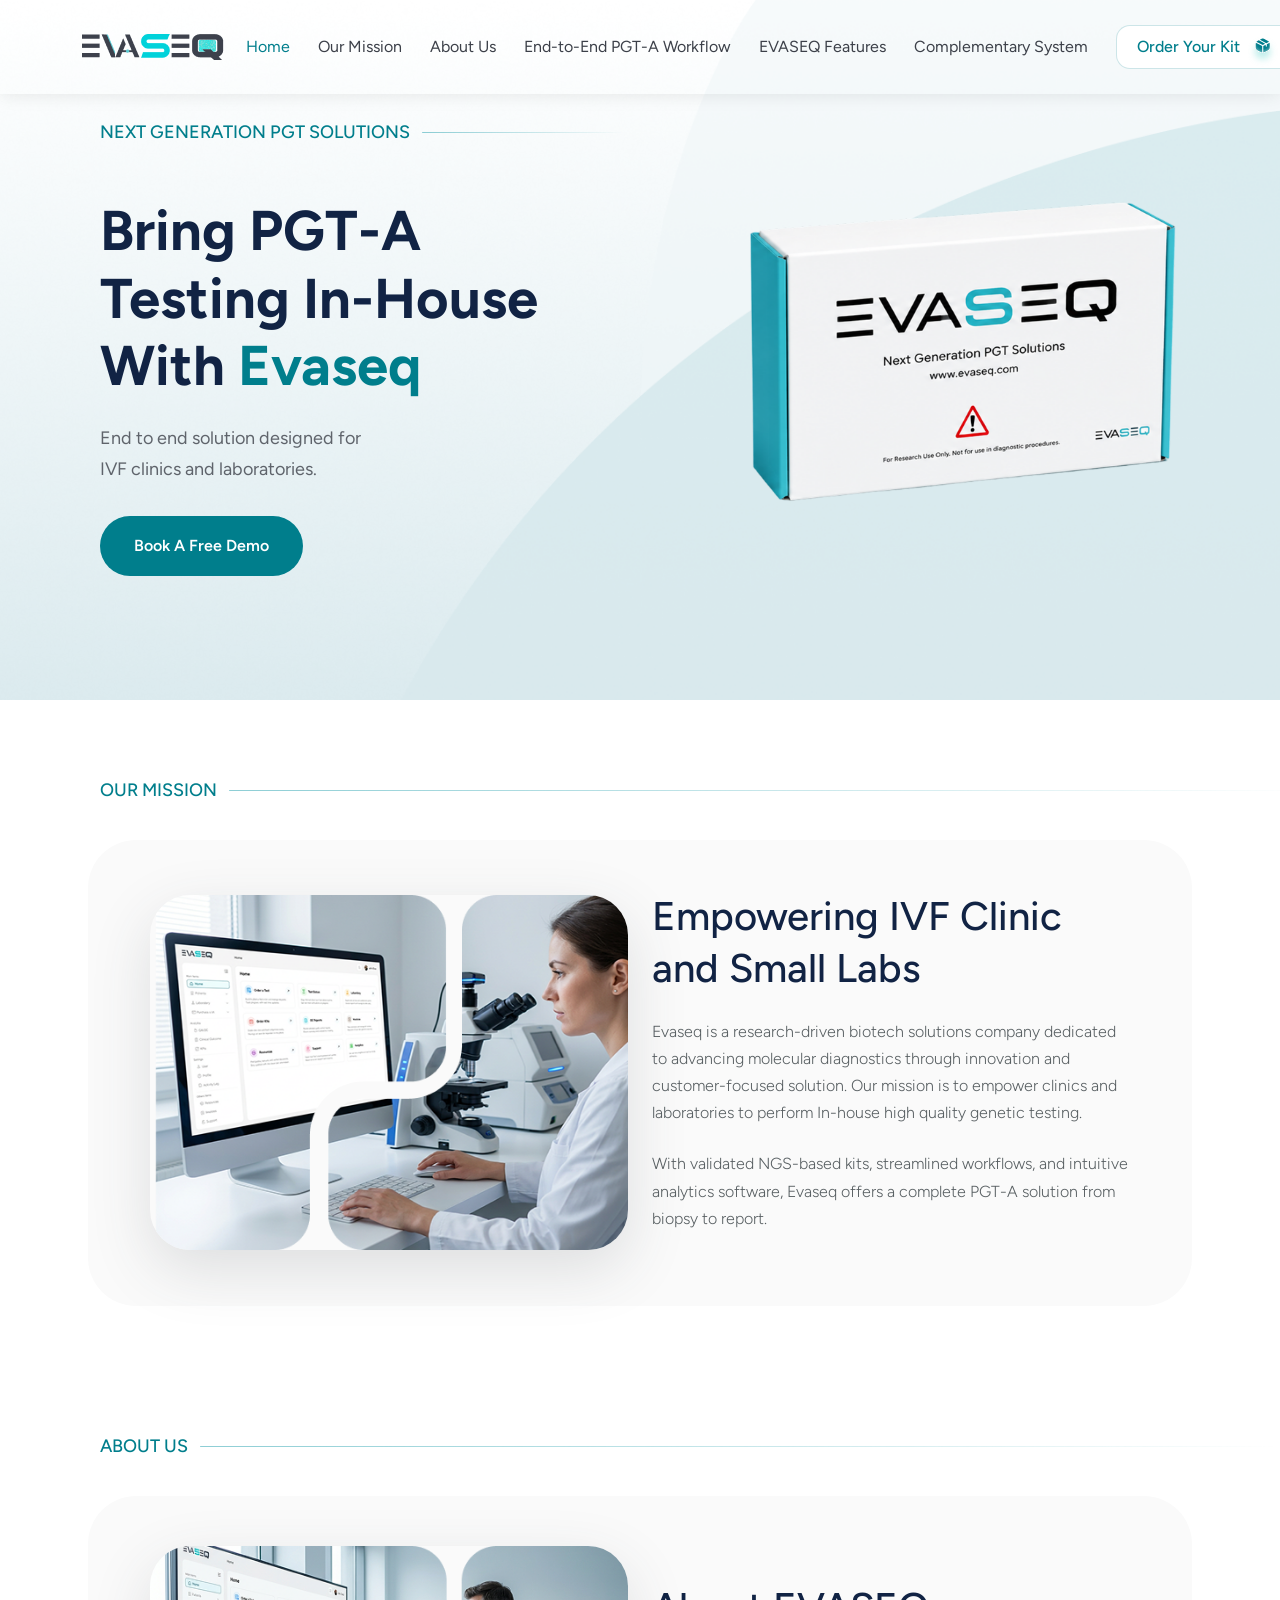
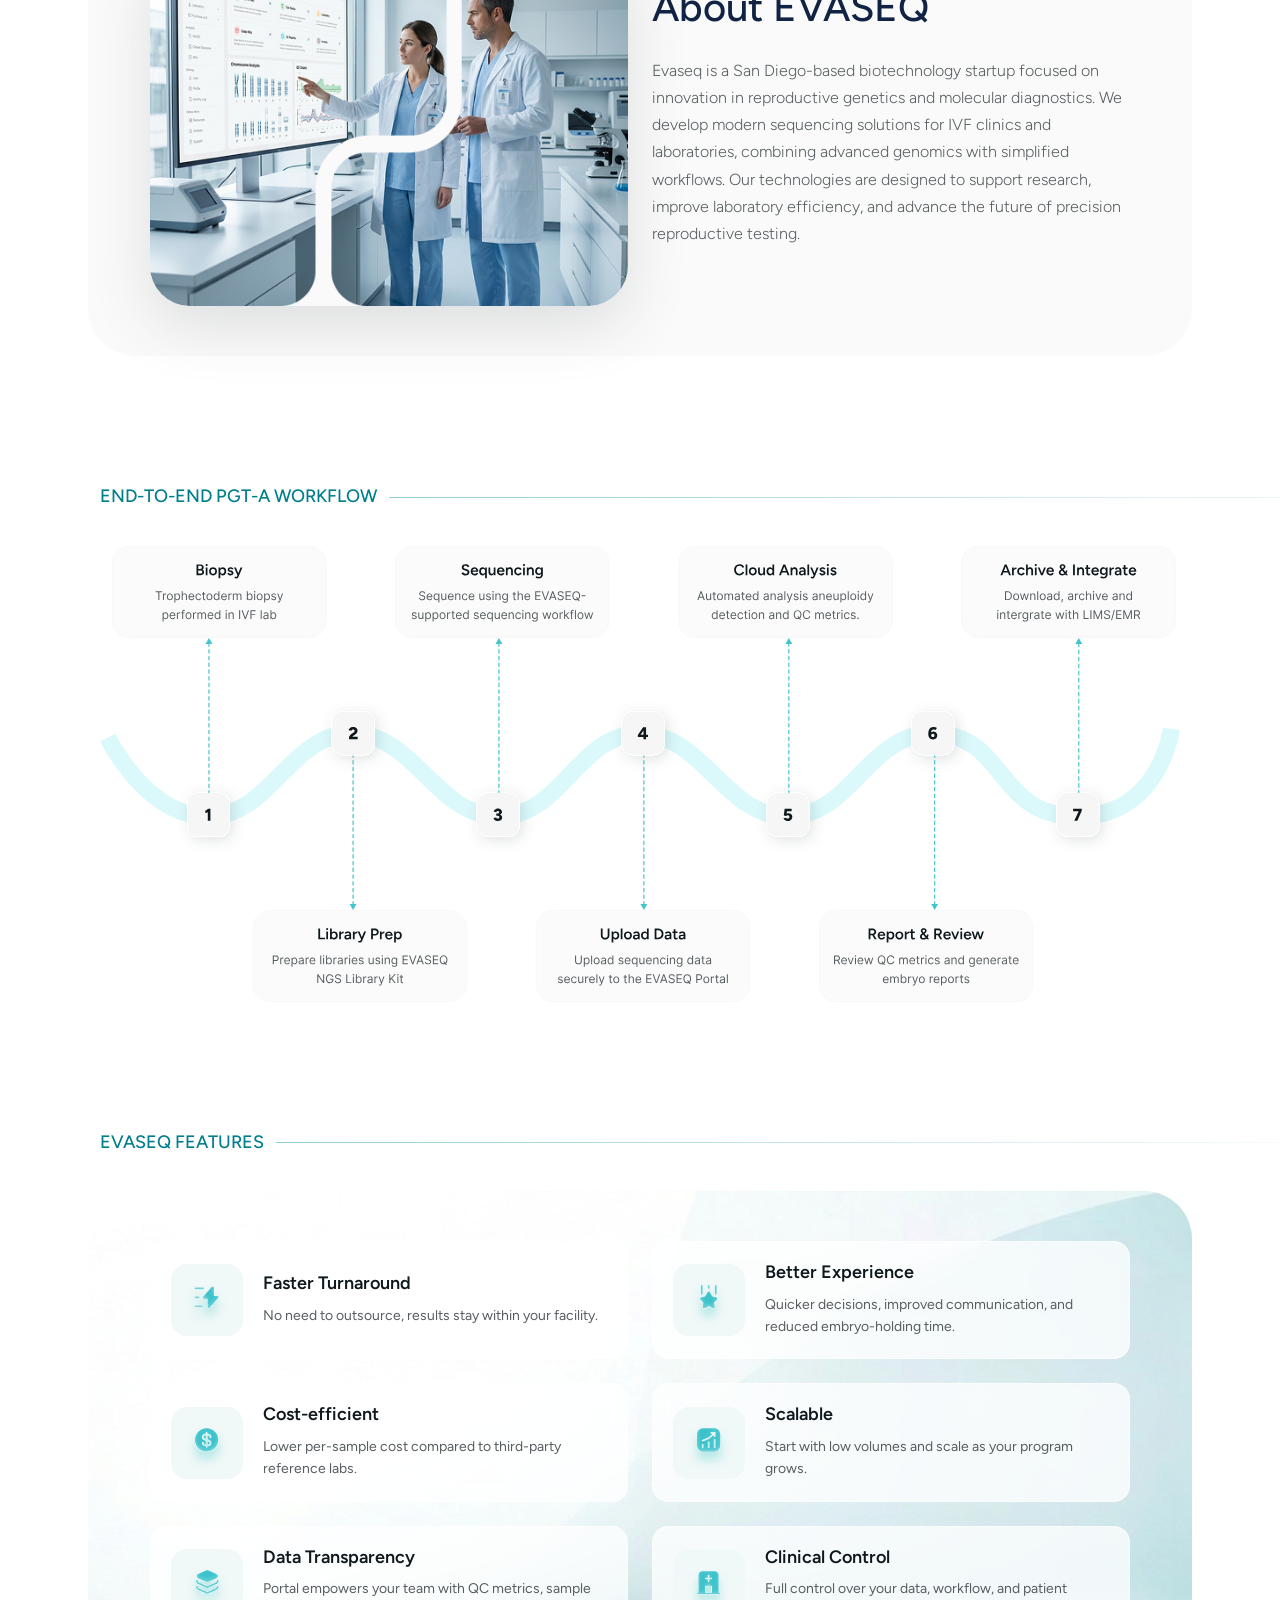
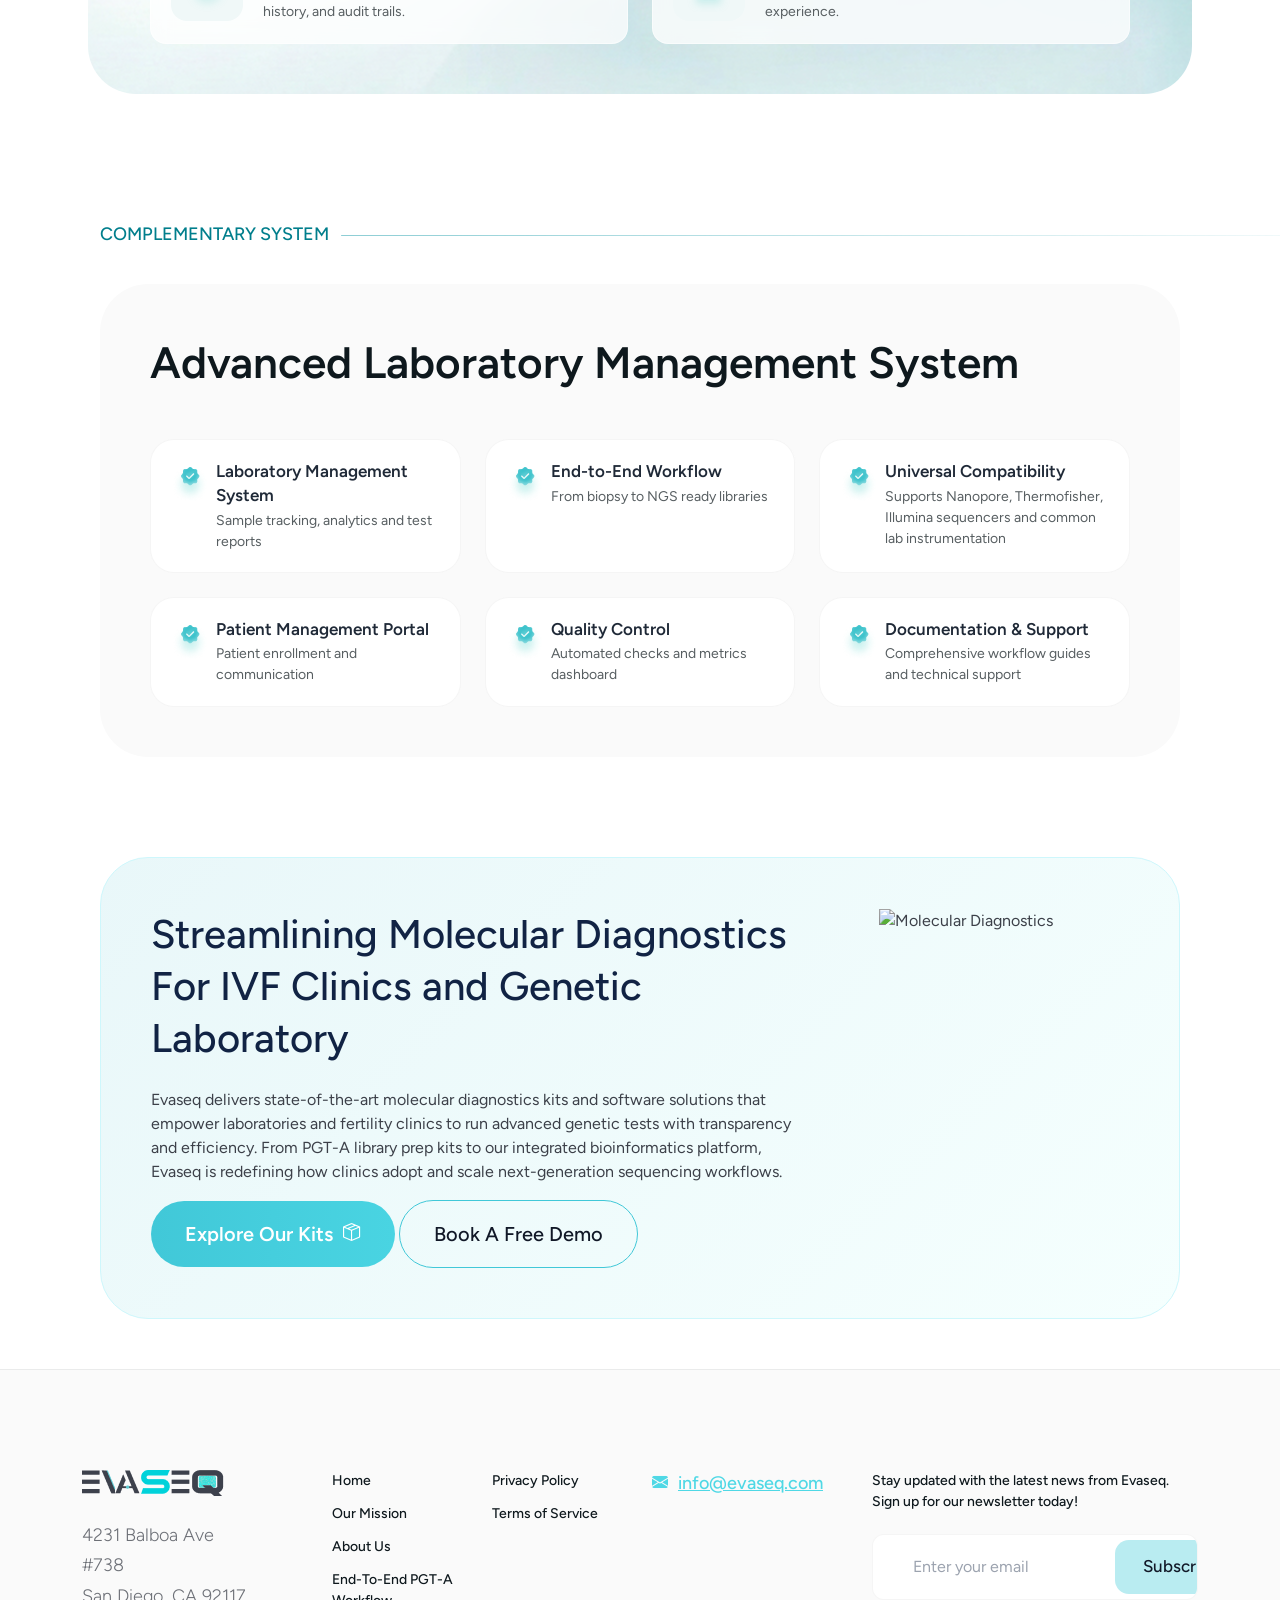
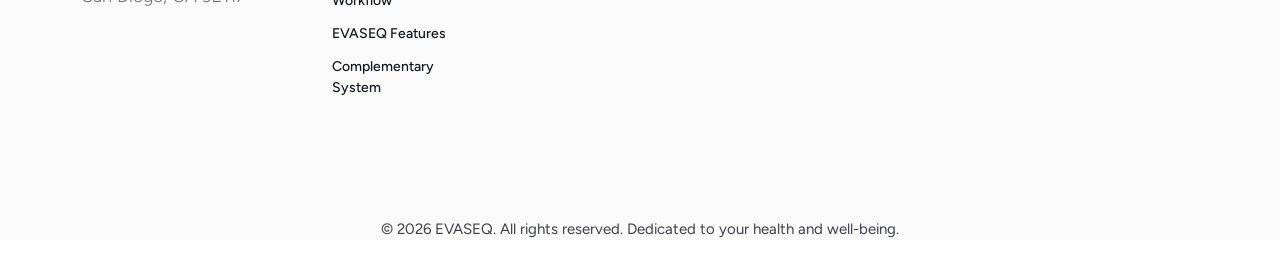
==== commit 385601bf: "Coming Soon Page" ====
--- a/index.html
+++ b/index.html
@@ -42,14 +42,14 @@
 
           <nav id="navmenu" class="navmenu">
             <ul>
-              <li><a href="#hero" class="active">Home</a></li>
+              <li><a href="index.html" class="active">Home</a></li>
               <li><a href="#mission">Our Mission</a></li>
               <li><a href="#about">About Us</a></li>
               <li><a href="#workflow">End-to-End PGT-A Workflow</a></li>
               <li><a href="#features">EVASEQ Features</a></li>
               <li><a href="#system">Complementary System</a></li>
               <li>
-                <a href="#contact" class="header-demo-btn">
+                <a href="coming-soon.html" class="header-demo-btn">
                   Order Your Kit
 
                   <span class="box-icon">
@@ -84,7 +84,7 @@
                 </p>
 
                 <div class="hero-actions" data-aos="fade-right" data-aos-delay="600">
-                  <a href="appointment.html" class="btn btn-primary">Book A Free Demo</a>
+                  <a href="coming-soon.html" class="btn btn-primary">Book A Free Demo</a>
                 </div>
               </div>
             </div>
@@ -357,12 +357,12 @@
                 adopt and scale next-generation sequencing workflows.
               </p>
               <div class="molecular-actions">
-                <a href="#" class="btn-gradient">
+                <a href="coming-soon.html" class="btn-gradient">
                   Explore Our Kits
                   <i class="bi bi-box-seam"></i>
                 </a>
 
-                <a href="#" class="btn-outline-custom"> Book A Free Demo </a>
+                <a href="coming-soon.html" class="btn-outline-custom"> Book A Free Demo </a>
               </div>
             </div>
             <div class="col-lg-4">
@@ -400,7 +400,7 @@
                   <div class="col-6">
                     <div class="nav-column">
                       <nav class="footer-nav">
-                        <a href="#hero">Home</a>
+                        <a href="index.html">Home</a>
                         <a href="#mission">Our Mission</a>
                         <a href="#about">About Us</a>
                         <a href="#workflow">End-To-End PGT-A Workflow</a>
--- a/assets/css/main.css
+++ b/assets/css/main.css
@@ -200,16 +200,6 @@
   .navmenu a,
   .navmenu a:focus {
     color: var(--nav-color);
-    font-size: 15px;
-    padding: 0 2px;
-    font-family: var(--nav-font);
-    font-weight: 500;
-    display: flex;
-    align-items: center;
-    justify-content: space-between;
-    white-space: nowrap;
-    transition: 0.3s;
-    position: relative;
   }
 
   .navmenu a i,
@@ -345,11 +335,11 @@
 
   color: #007e8c;
 }
-  .navmenu a.header-demo-btn:hover:before,
-  .navmenu li:hover > a.header-demo-btn:before,
-  .navmenu .active:before {
-    visibility: hidden; 
-  }
+.navmenu a.header-demo-btn:hover:before,
+.navmenu li:hover > a.header-demo-btn:before,
+.navmenu .active:before {
+  visibility: hidden;
+}
 
 /* Mobile */
 @media (max-width: 991px) {
@@ -1651,3 +1641,282 @@
   padding-bottom: 60px;
   /* Add your styles here */
 }
+
+/* ==========================================
+   COMING SOON PAGE
+========================================== */
+
+.coming-soon-page {
+  position: relative;
+  min-height: 100vh;
+  overflow: hidden;
+  display: flex;
+  align-items: center;
+  justify-content: center;
+  background:
+    radial-gradient(circle at top left, rgba(79, 216, 229, 0.18), transparent 35%),
+    radial-gradient(circle at bottom right, rgba(0, 126, 140, 0.12), transparent 35%), #f8fdff;
+  padding: 120px 20px;
+}
+
+.coming-wrapper {
+  position: relative;
+  z-index: 2;
+  max-width: 900px;
+  margin: auto;
+  text-align: center;
+}
+
+.coming-logo {
+  width: 170px;
+  margin-bottom: 40px;
+}
+
+.badge-pill {
+  width: fit-content;
+  margin: 0 auto 28px;
+  padding: 10px 18px;
+  border-radius: 999px;
+  background: rgba(79, 216, 229, 0.12);
+  border: 1px solid rgba(79, 216, 229, 0.2);
+  color: var(--accent-color);
+  font-size: 14px;
+  font-weight: 600;
+  display: flex;
+  align-items: center;
+  gap: 10px;
+  backdrop-filter: blur(10px);
+}
+
+.pulse-dot {
+  width: 10px;
+  height: 10px;
+  background: #4fd8e5;
+  border-radius: 50%;
+  position: relative;
+}
+
+.pulse-dot::after {
+  content: "";
+  position: absolute;
+  inset: 0;
+  border-radius: 50%;
+  background: #4fd8e5;
+  animation: pulse 1.8s infinite;
+}
+
+@keyframes pulse {
+  0% {
+    transform: scale(1);
+    opacity: 0.8;
+  }
+
+  100% {
+    transform: scale(2.8);
+    opacity: 0;
+  }
+}
+
+.coming-wrapper h1 {
+  font-size: 72px;
+  line-height: 1.1;
+  font-weight: 800;
+  color: #0e181d;
+  margin-bottom: 28px;
+  letter-spacing: -2px;
+}
+
+.coming-wrapper h1 span {
+  color: var(--accent-color);
+}
+
+.coming-wrapper p {
+  max-width: 700px;
+  margin: 0 auto 50px;
+  font-size: 20px;
+  line-height: 1.8;
+  color: #5d6870;
+}
+
+.countdown-grid {
+  display: grid;
+  grid-template-columns: repeat(4, 1fr);
+  gap: 24px;
+  margin-bottom: 50px;
+}
+
+.count-box {
+  padding: 34px 20px;
+  border-radius: 28px;
+  background: rgba(255, 255, 255, 0.75);
+  border: 1px solid rgba(79, 216, 229, 0.15);
+  backdrop-filter: blur(14px);
+  box-shadow: 0 20px 50px rgba(0, 0, 0, 0.05);
+  transition: all 0.3s ease;
+}
+
+.count-box:hover {
+  transform: translateY(-6px);
+}
+
+.count-box h2 {
+  font-size: 56px;
+  font-weight: 700;
+  margin-bottom: 10px;
+  color: var(--accent-color);
+}
+
+.count-box span {
+  font-size: 15px;
+  font-weight: 600;
+  color: #64748b;
+  text-transform: uppercase;
+  letter-spacing: 1px;
+}
+
+.coming-newsletter {
+  max-width: 620px;
+  margin: auto;
+  background: #ffffff;
+  border-radius: 22px;
+  padding: 8px;
+  display: flex;
+  align-items: center;
+  gap: 10px;
+  border: 1px solid rgba(0, 126, 140, 0.08);
+  box-shadow: 0 20px 50px rgba(0, 0, 0, 0.05);
+}
+
+.coming-newsletter input {
+  flex: 1;
+  border: none;
+  outline: none;
+  background: transparent;
+  height: 64px;
+  padding: 0 22px;
+  font-size: 16px;
+  color: #0e181d;
+}
+
+.coming-newsletter input::placeholder {
+  color: #94a3b8;
+}
+
+.coming-newsletter button {
+  border: none;
+  height: 58px;
+  padding: 0 30px;
+  border-radius: 16px;
+  background: linear-gradient(90deg, #41c8d8 0%, #49d4e2 100%);
+  color: #fff;
+  font-size: 16px;
+  font-weight: 600;
+  transition: all 0.3s ease;
+}
+
+.coming-newsletter button:hover {
+  transform: translateY(-2px);
+  box-shadow: 0 14px 24px rgba(73, 212, 226, 0.35);
+}
+
+.social-links {
+  display: flex;
+  justify-content: center;
+  gap: 18px;
+  margin-top: 40px;
+}
+
+.social-links a {
+  width: 56px;
+  height: 56px;
+  border-radius: 18px;
+  background: rgba(255, 255, 255, 0.8);
+  color: var(--accent-color);
+  display: flex;
+  align-items: center;
+  justify-content: center;
+  font-size: 22px;
+  border: 1px solid rgba(79, 216, 229, 0.15);
+  transition: all 0.3s ease;
+}
+
+.social-links a:hover {
+  transform: translateY(-5px);
+  background: var(--accent-color);
+  color: #fff;
+}
+
+.bg-glow {
+  position: absolute;
+  border-radius: 50%;
+  filter: blur(100px);
+  z-index: 1;
+}
+
+.bg-glow-1 {
+  width: 400px;
+  height: 400px;
+  background: rgba(79, 216, 229, 0.25);
+  top: -120px;
+  left: -120px;
+}
+
+.bg-glow-2 {
+  width: 380px;
+  height: 380px;
+  background: rgba(0, 126, 140, 0.18);
+  bottom: -100px;
+  right: -100px;
+}
+
+/* ==========================================
+   Responsive
+========================================== */
+
+@media (max-width: 991px) {
+  .coming-wrapper h1 {
+    font-size: 52px;
+  }
+
+  .countdown-grid {
+    grid-template-columns: repeat(2, 1fr);
+  }
+}
+
+@media (max-width: 767px) {
+  .coming-soon-page {
+    padding: 100px 20px;
+  }
+
+  .coming-wrapper h1 {
+    font-size: 38px;
+  }
+
+  .coming-wrapper p {
+    font-size: 16px;
+  }
+
+  .count-box h2 {
+    font-size: 42px;
+  }
+
+  .coming-newsletter {
+    flex-direction: column;
+    padding: 14px;
+  }
+
+  .coming-newsletter input,
+  .coming-newsletter button {
+    width: 100%;
+  }
+
+  .coming-newsletter button {
+    height: 56px;
+  }
+}
+
+@media (max-width: 575px) {
+  .countdown-grid {
+    grid-template-columns: 1fr;
+  }
+}
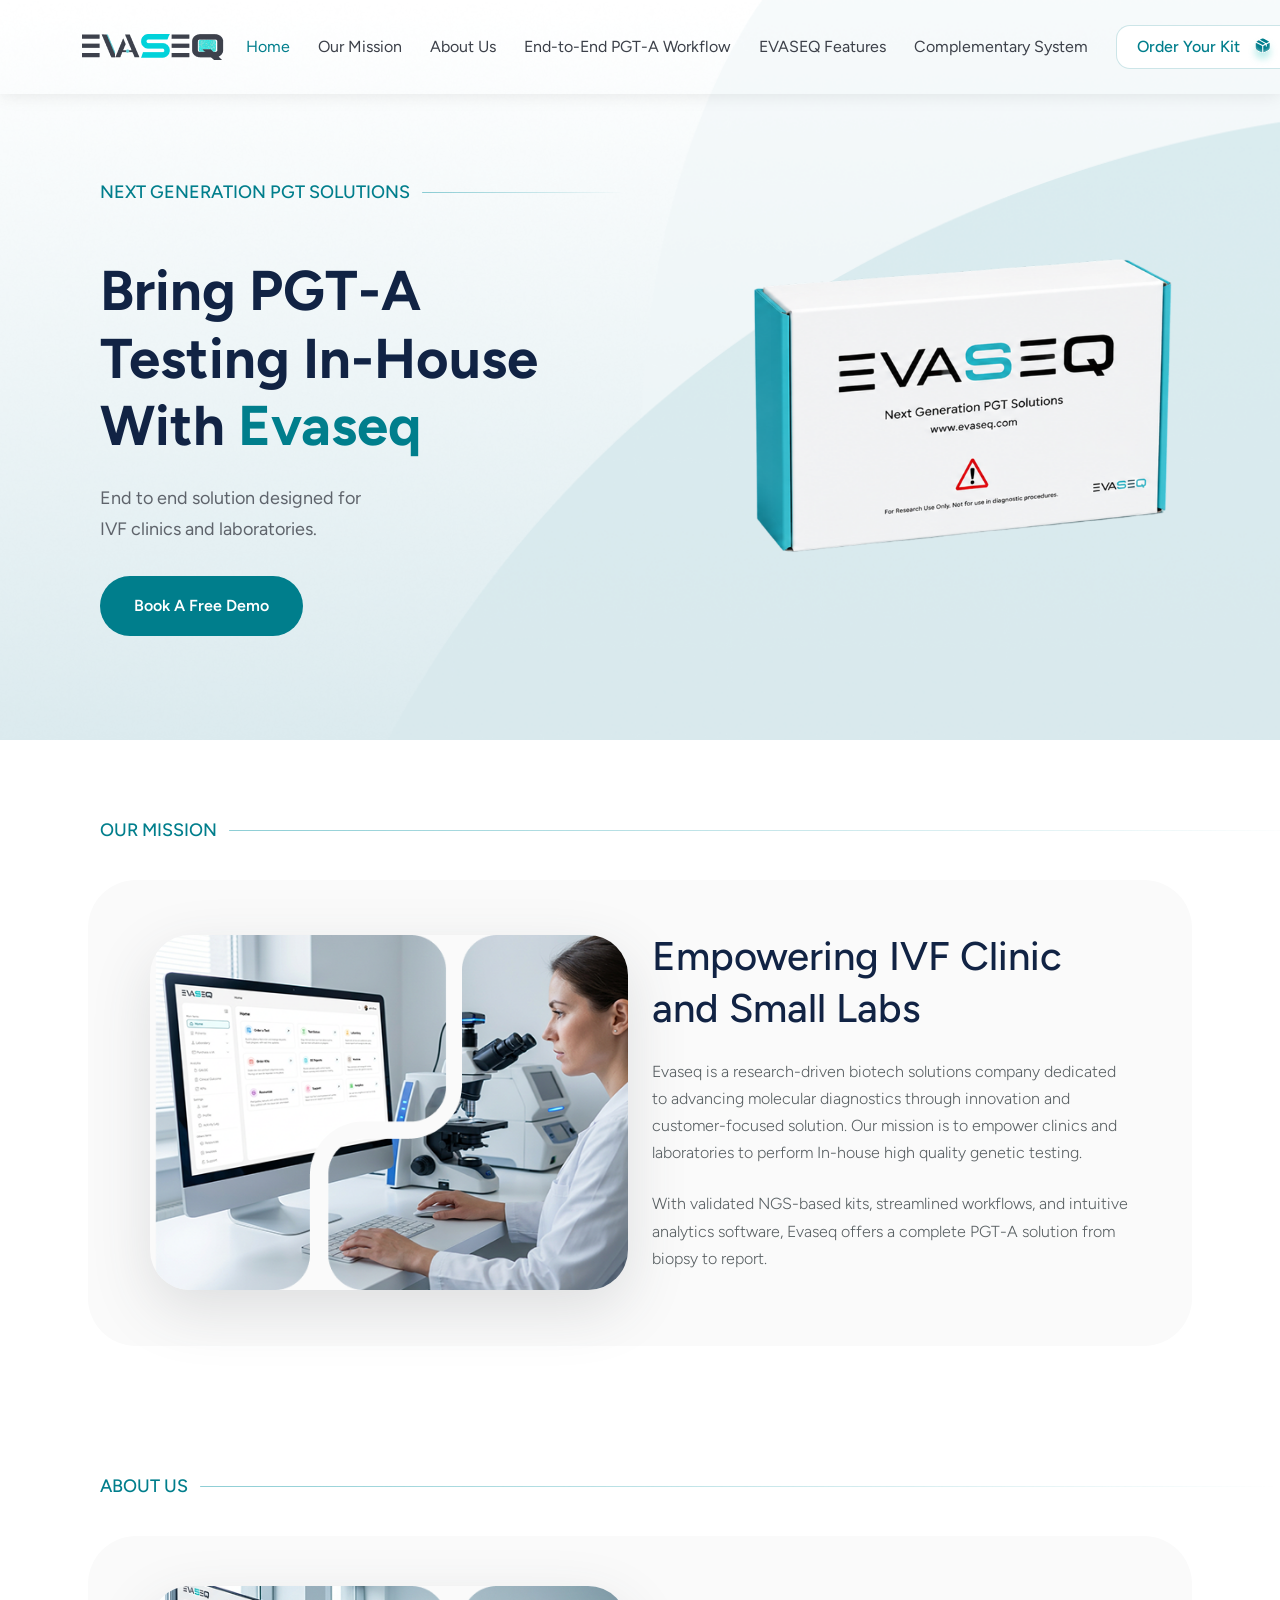
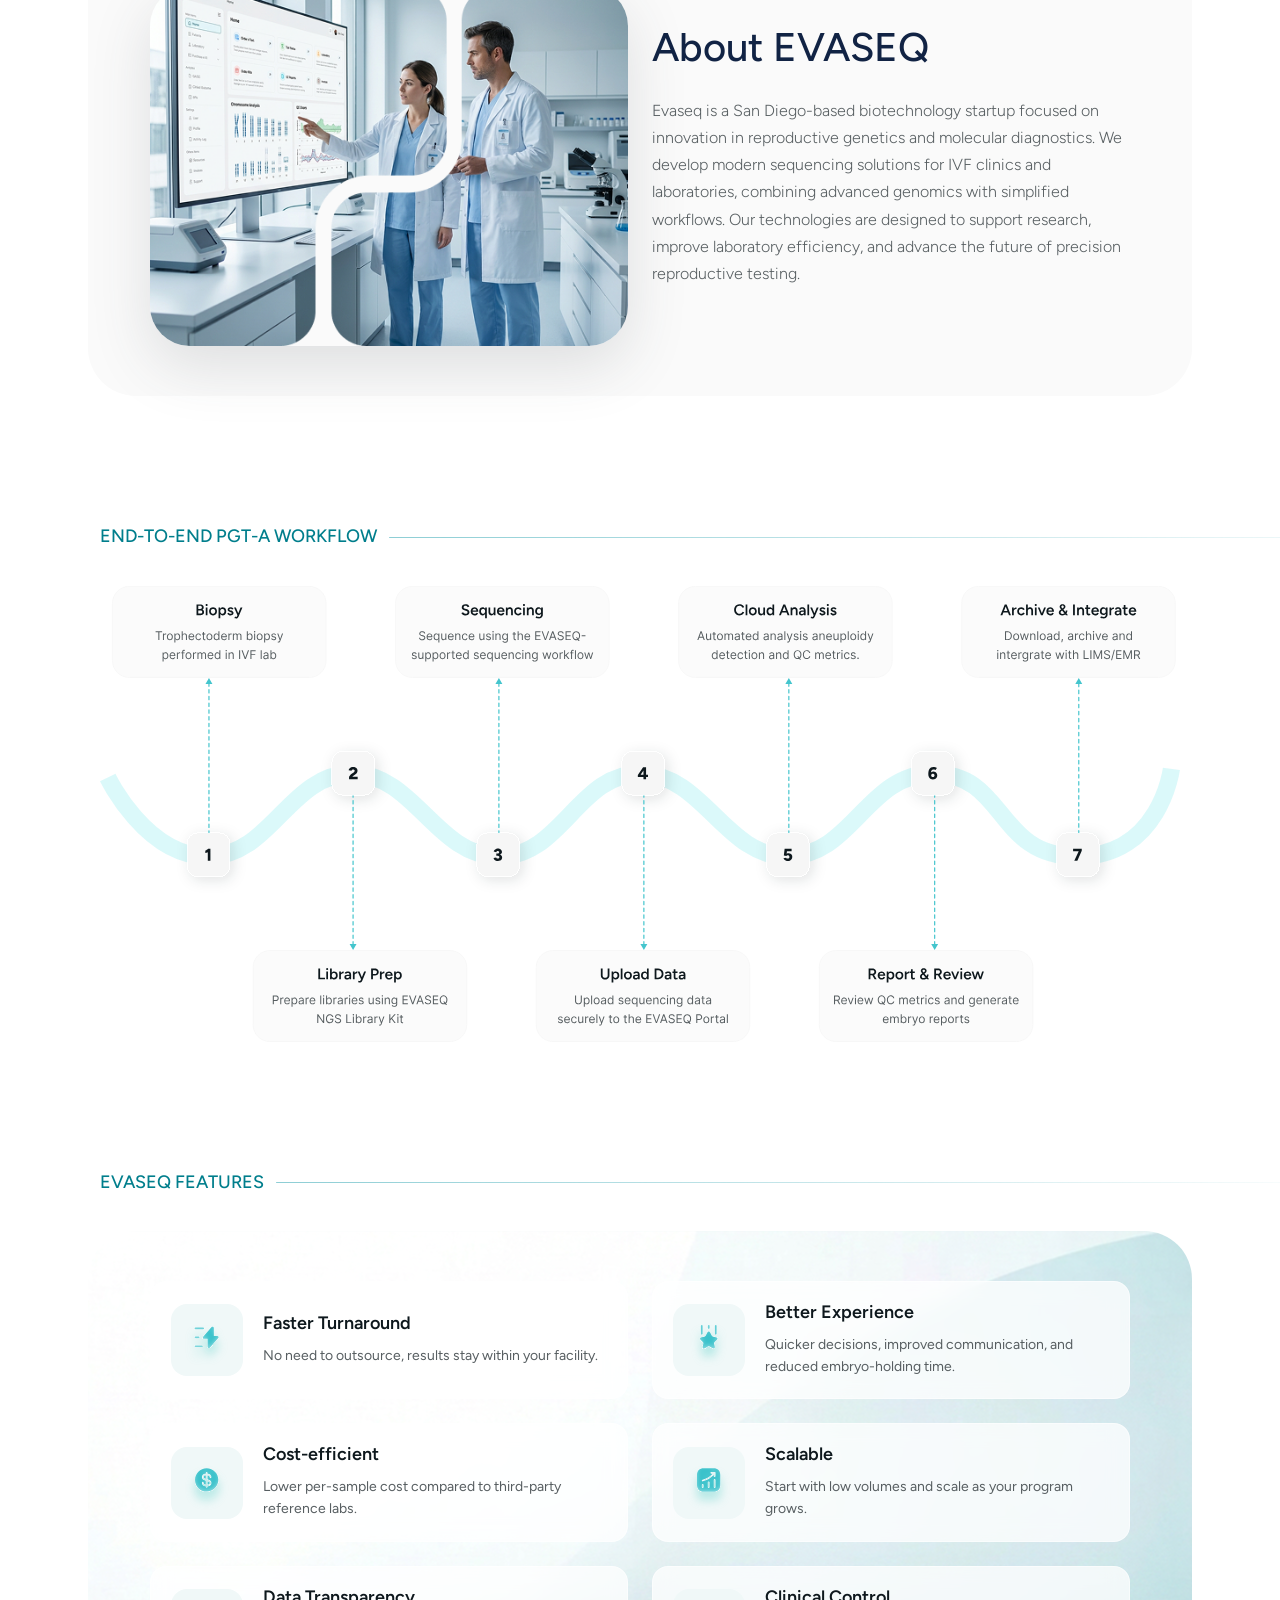
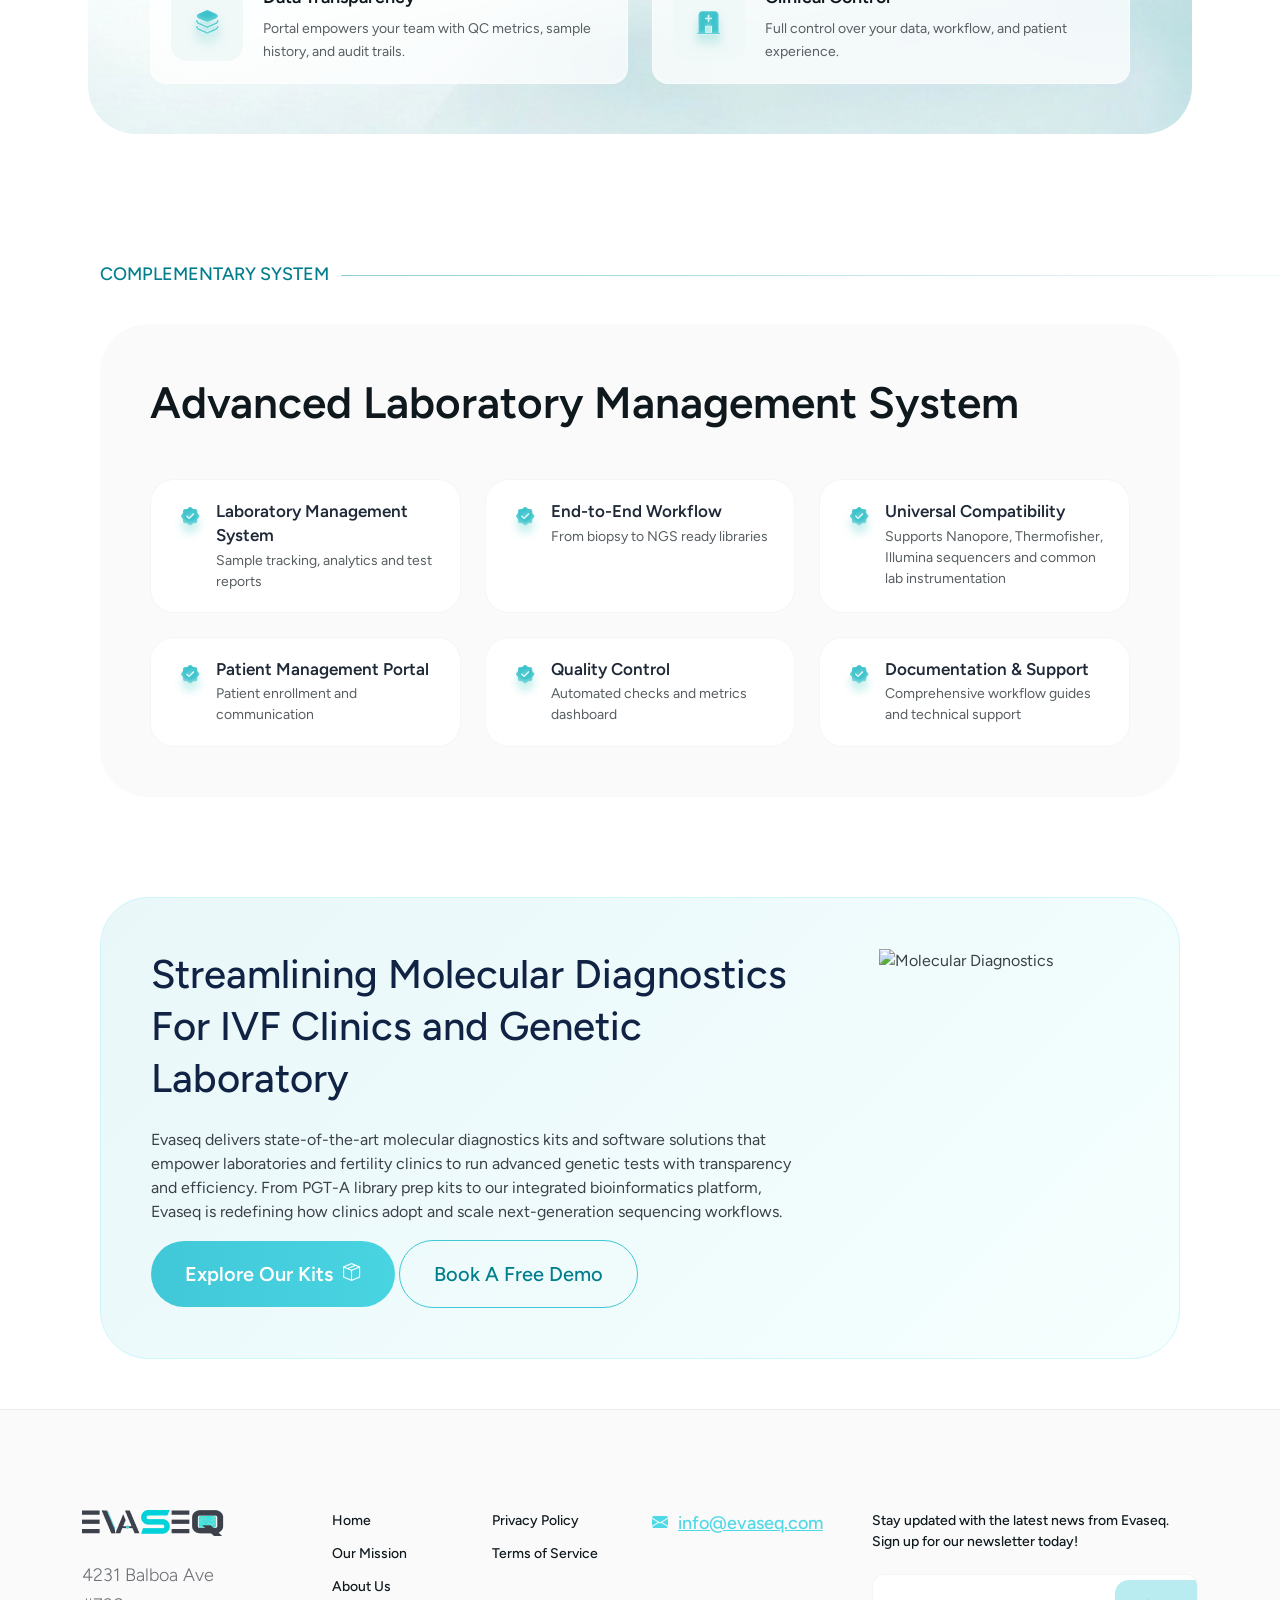
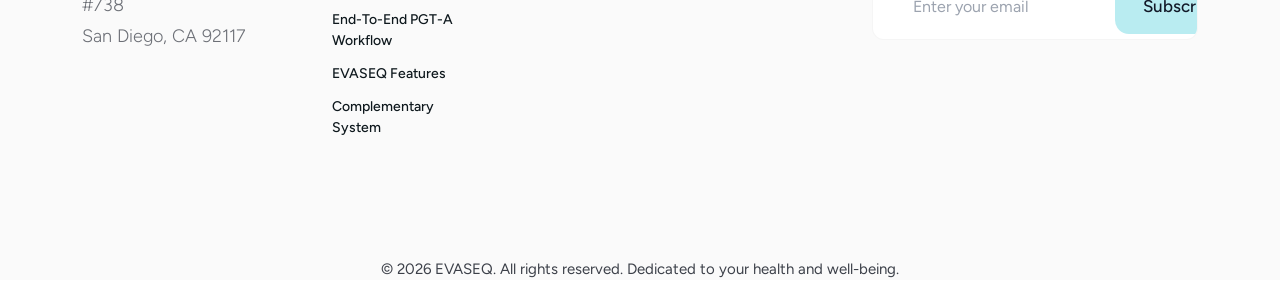
==== commit 63a7c447: "Index.html removed" ====
--- a/index.html
+++ b/index.html
@@ -36,20 +36,20 @@
 
       <div class="branding d-flex align-items-cente">
         <div class="container position-relative d-flex align-items-center justify-content-between">
-          <a href="index.html" class="logo d-flex align-items-center">
+          <a href="/" class="logo d-flex align-items-center">
             <img src="assets/img/evaseq-logo.png" alt="EVASEQ" class="logo-img" />
           </a>
 
           <nav id="navmenu" class="navmenu">
             <ul>
-              <li><a href="index.html" class="active">Home</a></li>
+              <li><a href="/" class="active">Home</a></li>
               <li><a href="#mission">Our Mission</a></li>
               <li><a href="#about">About Us</a></li>
               <li><a href="#workflow">End-to-End PGT-A Workflow</a></li>
               <li><a href="#features">EVASEQ Features</a></li>
               <li><a href="#system">Complementary System</a></li>
               <li>
-                <a href="coming-soon.html" class="header-demo-btn">
+                <a href="#kitOrder" class="header-demo-btn">
                   Order Your Kit
 
                   <span class="box-icon">
@@ -345,7 +345,7 @@
       <!-- /Home SYSTEM Section -->
 
       <!-- Molecular Diagnostics Section -->
-      <section id="system">
+      <section id="kitOrder">
         <div class="container" data-aos="fade-up" data-aos-delay="100">
           <div class="innerBox molecular-wrapper">
             <div class="col-lg-8">
@@ -382,7 +382,7 @@
             <!-- Left -->
             <div class="col-lg-2">
               <div class="brand-section">
-                <a href="index.html" class="logo d-flex align-items-center mb-4">
+                <a href="/" class="logo d-flex align-items-center mb-4">
                   <img src="assets/img/evaseq-logo.png" alt="EVASEQ" class="footer-logo" />
                 </a>
 
@@ -400,7 +400,7 @@
                   <div class="col-6">
                     <div class="nav-column">
                       <nav class="footer-nav">
-                        <a href="index.html">Home</a>
+                        <a href="/">Home</a>
                         <a href="#mission">Our Mission</a>
                         <a href="#about">About Us</a>
                         <a href="#workflow">End-To-End PGT-A Workflow</a>
--- a/assets/css/main.css
+++ b/assets/css/main.css
@@ -862,10 +862,11 @@
 /*--------------------------------------------------------------
 # Hero Section
 --------------------------------------------------------------*/
-.hero {
+.main section.hero {
   position: relative;
-  min-height: 70vh;
-  display: flex;
+  min-height: 65vh;
+  display: flex;
+  padding:80px 0 0;
   align-items: center;
   background: linear-gradient(
     135deg,
@@ -1012,21 +1013,21 @@
 }
 
 .hero .hero-visual {
-  position: relative;
-  height: 600px;
+  height: 600px; 
+  position: relative; 
 }
 
 .hero .hero-visual .main-image {
   position: relative;
-  height: 100%;
-  border-radius: 20px;
-  overflow: hidden;
+  height: 100%; 
+  overflow: hidden; 
+  text-align: center;
 }
 
 .hero .hero-visual .main-image img {
-  width: 100%;
-  height: 100%;
-  object-fit: contain;
+  width: 98%;
+  height: 98%;
+  object-fit: contain; 
 }
 
 .hero .hero-visual .background-elements {
@@ -1399,16 +1400,15 @@
   border-radius: 60px;
   text-decoration: none;
   font-size: 20px;
-  font-weight: 500;
-  color: #111827;
+  font-weight: 500; 
   border: 1.5px solid #41c8d8;
   background: transparent;
   transition: all 0.3s ease;
 }
 
-.btn-outline-custom:hover {
-  background: #41c8d8;
-  color: #fff;
+.btn-outline-custom:hover {  
+  transform: translateY(-3px);
+  box-shadow: 0 14px 30px rgba(73, 212, 226, 0.35);
 }
 
 /* Image */
@@ -1687,7 +1687,21 @@
   gap: 10px;
   backdrop-filter: blur(10px);
 }
-
+.home-link {
+  width: fit-content;
+  margin: 0 auto 28px;
+  padding: 10px 18px;
+  margin-top: 50px;
+  border-radius: 10px;
+  background: rgba(79, 216, 229, 0.12); 
+  color: var(--accent-color);
+  font-size: 14px;
+  font-weight: 600;
+  display: flex;
+  align-items: center;
+  gap: 10px;
+  backdrop-filter: blur(10px);
+}
 .pulse-dot {
   width: 10px;
   height: 10px;
@@ -1737,43 +1751,7 @@
   line-height: 1.8;
   color: #5d6870;
 }
-
-.countdown-grid {
-  display: grid;
-  grid-template-columns: repeat(4, 1fr);
-  gap: 24px;
-  margin-bottom: 50px;
-}
-
-.count-box {
-  padding: 34px 20px;
-  border-radius: 28px;
-  background: rgba(255, 255, 255, 0.75);
-  border: 1px solid rgba(79, 216, 229, 0.15);
-  backdrop-filter: blur(14px);
-  box-shadow: 0 20px 50px rgba(0, 0, 0, 0.05);
-  transition: all 0.3s ease;
-}
-
-.count-box:hover {
-  transform: translateY(-6px);
-}
-
-.count-box h2 {
-  font-size: 56px;
-  font-weight: 700;
-  margin-bottom: 10px;
-  color: var(--accent-color);
-}
-
-.count-box span {
-  font-size: 15px;
-  font-weight: 600;
-  color: #64748b;
-  text-transform: uppercase;
-  letter-spacing: 1px;
-}
-
+ 
 .coming-newsletter {
   max-width: 620px;
   margin: auto;
@@ -1818,34 +1796,7 @@
   transform: translateY(-2px);
   box-shadow: 0 14px 24px rgba(73, 212, 226, 0.35);
 }
-
-.social-links {
-  display: flex;
-  justify-content: center;
-  gap: 18px;
-  margin-top: 40px;
-}
-
-.social-links a {
-  width: 56px;
-  height: 56px;
-  border-radius: 18px;
-  background: rgba(255, 255, 255, 0.8);
-  color: var(--accent-color);
-  display: flex;
-  align-items: center;
-  justify-content: center;
-  font-size: 22px;
-  border: 1px solid rgba(79, 216, 229, 0.15);
-  transition: all 0.3s ease;
-}
-
-.social-links a:hover {
-  transform: translateY(-5px);
-  background: var(--accent-color);
-  color: #fff;
-}
-
+ 
 .bg-glow {
   position: absolute;
   border-radius: 50%;
@@ -1878,9 +1829,7 @@
     font-size: 52px;
   }
 
-  .countdown-grid {
-    grid-template-columns: repeat(2, 1fr);
-  }
+  
 }
 
 @media (max-width: 767px) {
@@ -1914,9 +1863,4 @@
     height: 56px;
   }
 }
-
-@media (max-width: 575px) {
-  .countdown-grid {
-    grid-template-columns: 1fr;
-  }
-}
+ 
